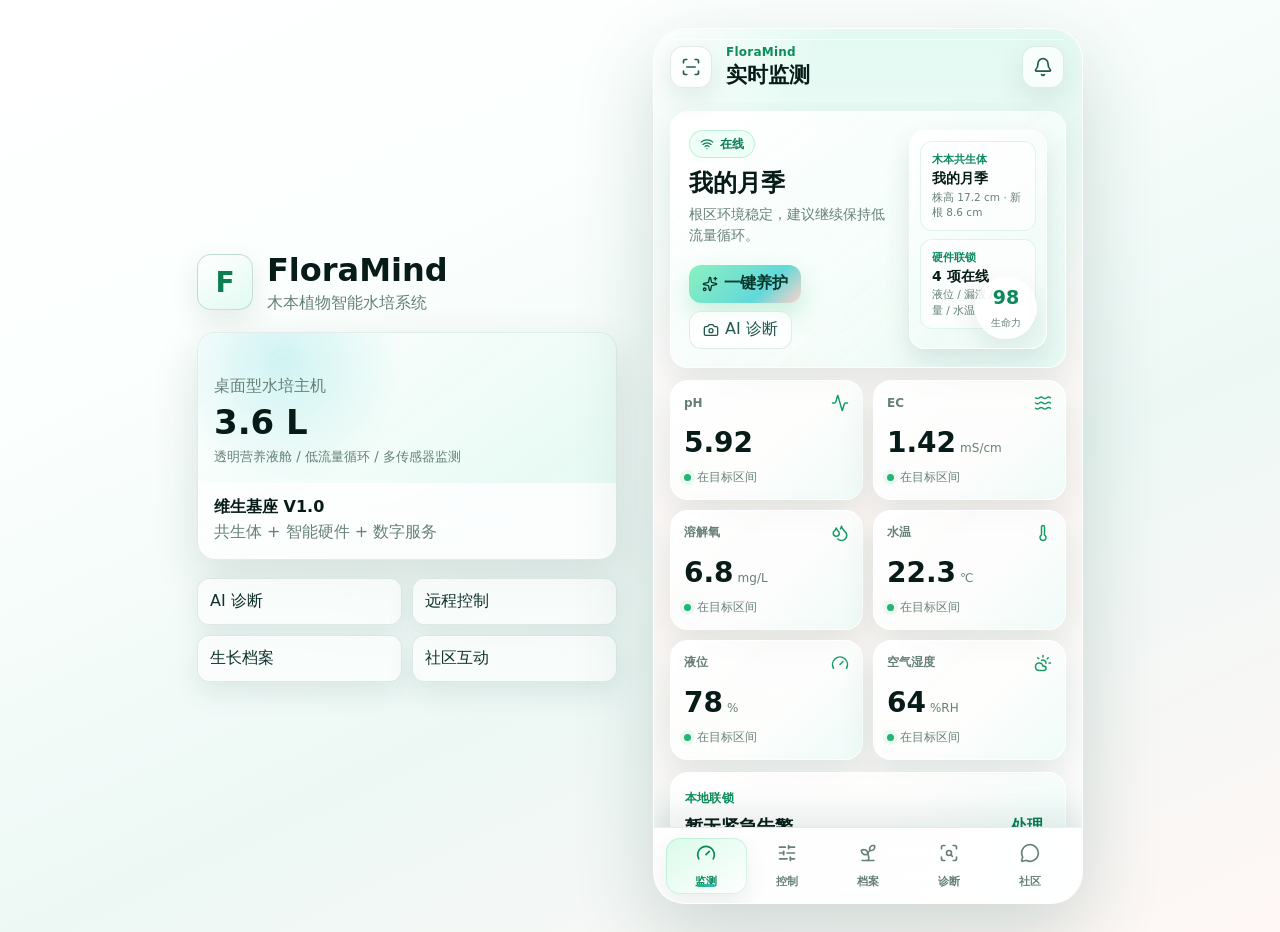
==== index.html @ f885f1dd "Improve app motion and layout polish" ====
<!doctype html>
<html lang="zh-CN">
<head>
  <meta charset="UTF-8">
  <meta name="viewport" content="width=device-width, initial-scale=1.0, viewport-fit=cover">
  <meta name="theme-color" content="#f7fbfa">
  <meta name="apple-mobile-web-app-capable" content="yes">
  <meta name="apple-mobile-web-app-status-bar-style" content="default">
  <meta name="apple-mobile-web-app-title" content="FloraMind">
  <title>FloraMind 木本水培智能养护</title>
  <link rel="manifest" href="./manifest.json">
  <link rel="apple-touch-icon" href="./assets/floramind-icon-192.png">
  <link rel="stylesheet" href="./styles.css?v=motion-polish-20260607a">
  <script>
    window.__FLORAMIND_BUILD__ = "motion-polish-20260607a";
    if ("caches" in window) {
      caches.keys().then((keys) => keys.forEach((key) => caches.delete(key))).catch(() => {});
    }
    if ("serviceWorker" in navigator) {
      navigator.serviceWorker.getRegistrations()
        .then((registrations) => registrations.forEach((registration) => registration.unregister()))
        .catch(() => {});
    }
  </script>
  <script src="./vendor/lucide.min.js" defer></script>
</head>
<body>
  <div class="app-shell">
    <aside class="desktop-context" aria-hidden="true">
      <div class="brand-lockup">
        <div class="brand-mark">F</div>
        <div>
          <h1>FloraMind</h1>
          <p>木本植物智能水培系统</p>
        </div>
      </div>
      <div class="context-card text-context-card">
        <div class="context-device-summary" aria-label="维生基座设备摘要">
          <span>桌面型水培主机</span>
          <strong>3.6 L</strong>
          <small>透明营养液舱 / 低流量循环 / 多传感器监测</small>
        </div>
        <div>
          <strong>维生基座 V1.0</strong>
          <span>共生体 + 智能硬件 + 数字服务</span>
        </div>
      </div>
      <div class="context-grid">
        <span>AI 诊断</span>
        <span>远程控制</span>
        <span>生长档案</span>
        <span>社区互动</span>
      </div>
    </aside>

    <main class="phone" aria-label="FloraMind 移动端应用">
      <header class="topbar">
        <button class="icon-button" id="bindDeviceBtn" aria-label="绑定设备">
          <i data-lucide="scan-line"></i>
        </button>
        <div>
          <div class="eyebrow">FloraMind</div>
          <h2 id="screenTitle">实时监测</h2>
        </div>
        <button class="icon-button" id="notificationBtn" aria-label="查看告警">
          <i data-lucide="bell"></i>
          <span class="alert-dot" id="alertDot"></span>
        </button>
      </header>

      <section class="screen active" data-screen="dashboard" aria-label="实时监测">
        <div class="hero-panel">
          <div class="hero-copy">
            <span class="status-pill online"><i data-lucide="wifi"></i><span id="deviceStatus">在线</span></span>
            <h3>我的月季</h3>
            <p id="healthNarrative">根区环境稳定，建议继续保持低流量循环。</p>
            <div class="hero-actions">
              <button class="primary-action" data-action="quickCare"><i data-lucide="sparkles"></i>一键养护</button>
              <button class="secondary-action" data-nav="diagnosis"><i data-lucide="camera"></i>AI 诊断</button>
            </div>
          </div>
          <div class="plant-card text-device-card" aria-label="维生基座状态摘要">
            <div class="device-module-list">
              <span>木本共生体</span>
              <strong>我的月季</strong>
              <small>株高 17.2 cm · 新根 8.6 cm</small>
            </div>
            <div class="device-module-list">
              <span>硬件联锁</span>
              <strong>4 项在线</strong>
              <small>液位 / 漏液 / 无流量 / 水温</small>
            </div>
            <div class="growth-score">
              <strong id="growthScore">92</strong>
              <span>生命力</span>
            </div>
          </div>
        </div>

        <div class="metric-grid" id="metricGrid"></div>

        <div class="panel compact-alert" id="alertPanel">
          <div>
            <span class="panel-kicker">本地联锁</span>
            <h3 id="alertTitle">暂无紧急告警</h3>
            <p id="alertText">低液位、漏液和无流量保护均正常。</p>
          </div>
          <button class="text-button" data-nav="control">处理</button>
        </div>

        <div class="panel">
          <div class="section-head">
            <div>
              <span class="panel-kicker">24 h 趋势</span>
              <h3>根区关键指标</h3>
            </div>
            <div class="segmented" data-chart-tabs>
              <button class="selected" data-chart="ph">pH</button>
              <button data-chart="ec">EC</button>
              <button data-chart="do">DO</button>
            </div>
          </div>
          <canvas id="trendChart" width="680" height="260" aria-label="根区趋势图"></canvas>
        </div>

        <div class="panel">
          <div class="section-head">
            <div>
              <span class="panel-kicker">今日养护</span>
              <h3>自动计划</h3>
            </div>
            <span class="small-tag">12-14 h 光周期</span>
          </div>
          <div class="task-list" id="todayTasks"></div>
        </div>
      </section>

      <section class="screen" data-screen="control" aria-label="设备控制">
        <div class="panel device-panel">
          <div class="device-visual text-device-visual" aria-label="维生基座硬件结构摘要">
            <span>硬件结构</span>
            <strong>水舱 + 泵路 + 传感器</strong>
            <small>pH / EC / DO / 水温 / 液位</small>
          </div>
          <div>
            <span class="panel-kicker">远程操控</span>
            <h3>维生基座 C-01</h3>
            <p>ESP32-S3 已连接，最近同步 <span id="lastSync">刚刚</span>。</p>
          </div>
        </div>

        <div class="control-stack" id="controlStack"></div>

        <div class="panel">
          <div class="section-head">
            <div>
              <span class="panel-kicker">补光策略</span>
              <h3>光谱与光周期</h3>
            </div>
            <span class="small-tag" id="lightModeTag">营养生长</span>
          </div>
          <div class="range-row">
            <label for="whiteRange">白光</label>
            <input id="whiteRange" type="range" min="0" max="100" value="72">
            <output id="whiteOutput">72%</output>
          </div>
          <div class="range-row">
            <label for="redBlueRange">红蓝辅助</label>
            <input id="redBlueRange" type="range" min="0" max="100" value="48">
            <output id="redBlueOutput">48%</output>
          </div>
          <div class="schedule-card">
            <i data-lucide="sun-medium"></i>
            <div>
              <strong>07:30 - 20:30</strong>
              <span>环境光充足时自动降功率，水温高于 28℃时优先降热负荷。</span>
            </div>
          </div>
        </div>

        <div class="panel">
          <div class="section-head">
            <div>
              <span class="panel-kicker">耗材智能预警</span>
              <h3>营养液与维护</h3>
            </div>
            <button class="text-button" data-action="mockOrder">一键补给</button>
          </div>
          <div class="supply-list" id="supplyList"></div>
        </div>

        <div class="panel calibration">
          <div>
            <span class="panel-kicker">校准记录</span>
            <h3>传感器可信度</h3>
          </div>
          <div class="calibration-grid">
            <button data-action="calibrate" data-sensor="pH"><i data-lucide="activity"></i>pH 两点校准</button>
            <button data-action="calibrate" data-sensor="EC"><i data-lucide="waves"></i>EC 标准液</button>
            <button data-action="calibrate" data-sensor="DO"><i data-lucide="droplets"></i>DO 空气校准</button>
          </div>
        </div>
      </section>

      <section class="screen" data-screen="archive" aria-label="生长档案">
        <div class="panel archive-hero">
          <div>
            <span class="panel-kicker">第 38 天</span>
            <h3>新根诱导进入稳定期</h3>
            <p>本周白色新根增加，叶色稳定。EC 已从 1.2 提升到 1.4 mS/cm。</p>
          </div>
          <div class="ring-stat">
            <strong>76%</strong>
            <span>阶段进度</span>
          </div>
        </div>

        <div class="panel">
          <div class="section-head">
            <div>
              <span class="panel-kicker">成长曲线</span>
              <h3>株高与新根长度</h3>
            </div>
            <button class="text-button" data-action="addRecord">记录</button>
          </div>
          <canvas id="growthChart" width="680" height="250" aria-label="生长曲线"></canvas>
        </div>

        <div class="panel">
          <div class="section-head">
            <div>
              <span class="panel-kicker">实验日志</span>
              <h3>可核查记录</h3>
            </div>
            <span class="small-tag">8-12 周观察</span>
          </div>
          <div class="timeline" id="timeline"></div>
        </div>
      </section>

      <section class="screen" data-screen="diagnosis" aria-label="AI 诊断">
        <div class="panel diagnosis-card">
          <div>
            <span class="panel-kicker">AI 病虫害诊断</span>
            <h3>拍照或选择症状</h3>
            <p>当前为演示诊断模型，正式版需接入真实训练数据与人工复核流程。</p>
          </div>
          <label class="upload-box" for="plantPhoto">
            <input id="plantPhoto" type="file" accept="image/*">
            <span class="upload-status" id="photoStatus"><i data-lucide="camera"></i>选择照片</span>
            <small>未选择时使用下方症状数据进行演示分析</small>
          </label>
        </div>

        <div class="panel">
          <div class="section-head">
            <div>
              <span class="panel-kicker">症状选择</span>
              <h3>根系与叶片</h3>
            </div>
            <button class="text-button" data-action="runDiagnosis">开始分析</button>
          </div>
          <div class="chip-cloud" id="symptomChips"></div>
        </div>

        <div class="panel result-panel" id="diagnosisResult">
          <div class="result-head">
            <div>
              <span class="panel-kicker">诊断结果</span>
              <h3>根区低氧风险</h3>
            </div>
            <strong>86%</strong>
          </div>
          <p>DO 近期低于 6 mg/L 且水温偏高，建议先增强增氧、降低补光热负荷，并复查气石堵塞情况。</p>
          <div class="action-plan">
            <button data-action="applyDiagnosis"><i data-lucide="fan"></i>开启强制增氧</button>
            <button data-action="saveDiagnosis"><i data-lucide="file-check-2"></i>加入档案</button>
          </div>
        </div>
      </section>

      <section class="screen" data-screen="community" aria-label="社区互动">
        <div class="composer panel">
          <div class="avatar">惜</div>
          <div class="composer-input">
            <textarea id="postInput" rows="2" placeholder="记录今天的根系变化、花苞状态或养护心得"></textarea>
            <div class="composer-actions">
              <button class="secondary-action" data-action="attachGrowth"><i data-lucide="chart-line"></i>附带数据</button>
              <button class="primary-action" data-action="publishPost"><i data-lucide="send"></i>发布</button>
            </div>
          </div>
        </div>

        <div class="feed" id="feed"></div>
      </section>

      <nav class="bottom-nav" aria-label="主导航">
        <button class="active" data-nav="dashboard"><i data-lucide="gauge"></i><span>监测</span></button>
        <button data-nav="control"><i data-lucide="sliders-horizontal"></i><span>控制</span></button>
        <button data-nav="archive"><i data-lucide="sprout"></i><span>档案</span></button>
        <button data-nav="diagnosis"><i data-lucide="scan-search"></i><span>诊断</span></button>
        <button data-nav="community"><i data-lucide="message-circle"></i><span>社区</span></button>
      </nav>
    </main>
  </div>

  <dialog id="modal">
    <div class="modal-card">
      <button class="icon-button modal-close" id="modalClose" aria-label="关闭">
        <i data-lucide="x"></i>
      </button>
      <div id="modalContent"></div>
    </div>
  </dialog>

  <div class="toast" id="toast" role="status"></div>
  <script src="./app.js?v=motion-polish-20260607a"></script>
</body>
</html>
---- styles.css ----
:root {
  color-scheme: light;
  --page: #f7fbfa;
  --page-2: #eef8f5;
  --ink: #12322d;
  --ink-strong: #071c18;
  --muted: #668078;
  --subtle: #8aa098;
  --glass: rgba(255, 255, 255, 0.72);
  --glass-strong: rgba(255, 255, 255, 0.88);
  --line: rgba(28, 89, 74, 0.12);
  --line-strong: rgba(28, 89, 74, 0.2);
  --mint: #22b573;
  --mint-2: #71e5aa;
  --aqua: #31b8c0;
  --blue: #5b8def;
  --sun: #e7a93a;
  --rose: #ea6b67;
  --rose-soft: #ffe8e4;
  --shadow: 0 18px 46px rgba(20, 64, 54, 0.14);
  --shadow-soft: 0 10px 28px rgba(20, 64, 54, 0.1);
  --radius: 8px;
  --ease-out: cubic-bezier(.2, .8, .2, 1);
  --ease-spring: cubic-bezier(.18, .92, .22, 1.12);
}

* { box-sizing: border-box; }

html,
body {
  margin: 0;
  min-height: 100%;
  font-family: Inter, "Microsoft YaHei", "PingFang SC", system-ui, sans-serif;
  color: var(--ink);
  background:
    linear-gradient(155deg, #ffffff 0%, #fbfffd 28%, #edf8f5 62%, #fff7f5 100%);
}

button,
input,
textarea {
  font: inherit;
}

button {
  position: relative;
  overflow: hidden;
  border: 0;
  color: inherit;
  cursor: pointer;
  touch-action: manipulation;
  -webkit-tap-highlight-color: transparent;
}

button,
.chip,
.upload-box {
  transition:
    transform .18s var(--ease-out),
    border-color .18s var(--ease-out),
    background .18s var(--ease-out),
    box-shadow .18s var(--ease-out),
    color .18s var(--ease-out);
}

button.is-pressing,
.chip.is-pressing,
.upload-box.is-pressing {
  transform: scale(.972);
}

.tap-ripple {
  position: absolute;
  z-index: 3;
  pointer-events: none;
  border-radius: 999px;
  background: radial-gradient(circle, rgba(255,255,255,.72) 0%, rgba(98,216,217,.28) 42%, transparent 72%);
  transform: scale(0);
  animation: tapRipple .48s var(--ease-out) forwards;
}

button:focus-visible,
input:focus-visible,
textarea:focus-visible {
  outline: 2px solid rgba(49,184,192,.52);
  outline-offset: 3px;
}

img {
  display: block;
  max-width: 100%;
}

.app-shell {
  min-height: 100vh;
  display: grid;
  grid-template-columns: minmax(280px, 420px) minmax(360px, 430px);
  gap: 36px;
  justify-content: center;
  align-items: center;
  padding: 28px;
}

.desktop-context {
  display: flex;
  flex-direction: column;
  gap: 18px;
}

.brand-lockup {
  display: flex;
  align-items: center;
  gap: 14px;
}

.brand-mark {
  width: 56px;
  height: 56px;
  display: grid;
  place-items: center;
  border: 1px solid var(--line-strong);
  border-radius: 14px;
  background: linear-gradient(145deg, rgba(255,255,255,.9), rgba(215,248,236,.72));
  box-shadow: var(--shadow-soft);
  color: #0c7e52;
  font-size: 28px;
  font-weight: 900;
}

.brand-lockup h1 {
  margin: 0;
  color: var(--ink-strong);
  font-size: 32px;
  letter-spacing: 0;
}

.brand-lockup p {
  margin: 4px 0 0;
  color: var(--muted);
}

.context-card,
.context-grid span,
.phone,
.hero-panel,
.panel,
.metric-card,
.task-item,
.supply-item,
.control-card,
.timeline-item,
.post-card,
.bottom-nav,
.modal-card,
.toast {
  backdrop-filter: blur(22px) saturate(1.35);
  -webkit-backdrop-filter: blur(22px) saturate(1.35);
}

.context-card {
  overflow: hidden;
  border: 1px solid var(--line);
  border-radius: 18px;
  background: var(--glass);
  box-shadow: var(--shadow);
}

.context-card > div {
  padding: 14px 16px 16px;
}

.context-device-summary {
  min-height: 150px;
  display: grid;
  align-content: end;
  gap: 8px;
  background:
    radial-gradient(circle at 20% 18%, rgba(98,216,217,.28), transparent 34%),
    linear-gradient(145deg, rgba(255,255,255,.86), rgba(224,249,240,.82));
}

.context-device-summary strong {
  font-size: 34px;
  line-height: 1;
}

.context-device-summary small,
.device-module-list small,
.text-device-visual small,
.upload-box small {
  color: var(--muted);
  line-height: 1.45;
}

.context-card strong,
.context-card span {
  display: block;
}

.context-card strong {
  color: var(--ink-strong);
}

.context-card span {
  margin-top: 4px;
  color: var(--muted);
}

.context-grid {
  display: grid;
  grid-template-columns: repeat(2, minmax(0, 1fr));
  gap: 10px;
}

.context-grid span {
  padding: 12px;
  border: 1px solid var(--line);
  border-radius: 12px;
  background: rgba(255,255,255,.64);
  color: var(--ink);
  box-shadow: var(--shadow-soft);
}

.phone {
  position: relative;
  width: min(100vw - 24px, 430px);
  height: min(920px, 100vh - 24px);
  min-height: 720px;
  overflow: hidden;
  border: 1px solid rgba(255, 255, 255, .96);
  border-radius: 32px;
  background:
    linear-gradient(180deg, rgba(255,255,255,.9), rgba(245,251,249,.96)),
    var(--page);
  box-shadow: 0 28px 80px rgba(35, 86, 76, .2);
}

.phone::before {
  content: "";
  position: absolute;
  inset: 0;
  pointer-events: none;
  background:
    linear-gradient(120deg, rgba(255,255,255,.92), transparent 20%, transparent 80%, rgba(255,255,255,.72)),
    linear-gradient(180deg, rgba(217,248,237,.76), transparent 38%),
    linear-gradient(165deg, transparent 0%, rgba(255,232,228,.34) 58%, transparent 100%);
}

.phone::after {
  content: "";
  position: absolute;
  left: 18px;
  right: 18px;
  top: 10px;
  height: 1px;
  background: rgba(255,255,255,.9);
  pointer-events: none;
}

.topbar {
  position: relative;
  z-index: 3;
  display: grid;
  grid-template-columns: 44px 1fr 44px;
  align-items: center;
  gap: 12px;
  padding: calc(16px + env(safe-area-inset-top)) 16px 12px;
}

.eyebrow,
.panel-kicker {
  color: #0c8d5b;
  font-size: 12px;
  font-weight: 800;
  letter-spacing: .02em;
}

.topbar h2 {
  margin: 2px 0 0;
  color: var(--ink-strong);
  font-size: 21px;
  letter-spacing: 0;
}

.icon-button {
  width: 42px;
  height: 42px;
  display: grid;
  place-items: center;
  border: 1px solid var(--line);
  border-radius: 13px;
  background: rgba(255,255,255,.72);
  color: #24594e;
  box-shadow: var(--shadow-soft);
}

.icon-button svg {
  width: 20px;
  height: 20px;
}

.alert-dot {
  position: absolute;
  width: 8px;
  height: 8px;
  margin: -18px 0 0 16px;
  border-radius: 99px;
  background: var(--rose);
  box-shadow: 0 0 16px rgba(234,107,103,.6);
  opacity: 0;
}

.alert-dot.on { opacity: 1; }

.screen {
  position: absolute;
  inset: 74px 0 76px;
  overflow-y: auto;
  padding: 8px 16px 20px;
  opacity: 0;
  transform: translate3d(18px, 0, 0) scale(.99);
  pointer-events: none;
  transition: opacity .28s var(--ease-out), transform .28s var(--ease-out);
  scrollbar-width: none;
  will-change: opacity, transform;
}

.screen::-webkit-scrollbar { display: none; }

.screen.active {
  opacity: 1;
  transform: translate3d(0, 0, 0) scale(1);
  pointer-events: auto;
}

.screen.active.enter-forward { animation: screenInForward .34s var(--ease-spring) both; }
.screen.active.enter-back { animation: screenInBack .34s var(--ease-spring) both; }
.screen.exit-forward { animation: screenOutForward .28s var(--ease-out) both; }
.screen.exit-back { animation: screenOutBack .28s var(--ease-out) both; }

.screen.enter-forward .hero-panel,
.screen.enter-back .hero-panel,
.screen.enter-forward .panel,
.screen.enter-back .panel,
.screen.enter-forward .control-card,
.screen.enter-back .control-card,
.screen.enter-forward .post-card,
.screen.enter-back .post-card {
  animation: liftIn .34s var(--ease-out) both;
}

.screen.enter-forward .panel:nth-of-type(2),
.screen.enter-back .panel:nth-of-type(2) { animation-delay: .035s; }

.screen.enter-forward .panel:nth-of-type(3),
.screen.enter-back .panel:nth-of-type(3) { animation-delay: .07s; }

.hero-panel,
.panel,
.metric-card {
  position: relative;
  overflow: hidden;
  border: 1px solid rgba(255,255,255,.88);
  border-radius: 18px;
  background: rgba(255,255,255,.76);
  box-shadow: 0 12px 34px rgba(20, 64, 54, .1);
}

.hero-panel::before,
.panel::before,
.metric-card::before {
  content: "";
  position: absolute;
  inset: 0;
  pointer-events: none;
  background:
    linear-gradient(135deg, rgba(255,255,255,.9), transparent 34%),
    linear-gradient(315deg, rgba(225,249,243,.52), transparent 45%);
}

.hero-panel > *,
.panel > *,
.metric-card > * {
  position: relative;
  z-index: 1;
}

.hero-panel {
  display: grid;
  grid-template-columns: minmax(0, 1fr) 138px;
  gap: 14px;
  min-height: 210px;
  padding: 18px;
  background:
    linear-gradient(145deg, rgba(255,255,255,.9), rgba(237,252,247,.82)),
    linear-gradient(315deg, rgba(255,232,228,.36), transparent 54%);
}

.hero-copy {
  min-width: 0;
  display: flex;
  flex-direction: column;
  align-items: flex-start;
}

.status-pill {
  display: inline-flex;
  align-items: center;
  gap: 6px;
  height: 28px;
  padding: 0 10px;
  border: 1px solid rgba(34,181,115,.22);
  border-radius: 999px;
  color: #0d7c52;
  background: rgba(235, 255, 246, .86);
  font-size: 12px;
  font-weight: 700;
}

.status-pill svg {
  width: 14px;
  height: 14px;
}

.hero-panel h3,
.panel h3 {
  margin: 8px 0 6px;
  color: var(--ink-strong);
  font-size: 18px;
  letter-spacing: 0;
}

.hero-panel h3 {
  margin-top: 12px;
  font-size: 24px;
  line-height: 1.15;
}

.hero-panel p,
.panel p {
  margin: 0;
  color: var(--muted);
  font-size: 13px;
  line-height: 1.55;
}

.hero-panel p {
  max-width: 16em;
  font-size: 14px;
}

.hero-actions {
  display: flex;
  flex-wrap: wrap;
  gap: 8px;
  margin-top: auto;
  padding-top: 18px;
}

.primary-action,
.secondary-action,
.text-button {
  display: inline-flex;
  align-items: center;
  justify-content: center;
  gap: 6px;
  min-height: 38px;
  padding: 0 13px;
  border-radius: 12px;
  white-space: nowrap;
}

.hero-actions .primary-action,
.hero-actions .secondary-action {
  flex-shrink: 0;
}

.primary-action {
  color: #05362a;
  background: linear-gradient(135deg, #8cf1bf, #62d8d9 66%, #ffd2ca);
  font-weight: 900;
  box-shadow: 0 11px 24px rgba(34,181,115,.22);
}

.primary-action:hover,
.secondary-action:hover,
.text-button:hover,
.icon-button:hover {
  transform: translateY(-1px);
}

.secondary-action {
  border: 1px solid var(--line);
  background: rgba(255,255,255,.78);
  color: #24594e;
}

.text-button {
  min-height: 32px;
  padding: 0 8px;
  color: #087f55;
  background: transparent;
  font-weight: 800;
}

.primary-action svg,
.secondary-action svg,
.text-button svg {
  width: 16px;
  height: 16px;
}

.plant-card {
  position: relative;
  min-width: 0;
  overflow: hidden;
  border: 1px solid rgba(255,255,255,.9);
  border-radius: 16px;
  background: #fff;
  box-shadow: 0 12px 26px rgba(20,64,54,.12);
}

.text-device-card {
  display: grid;
  align-content: start;
  gap: 8px;
  padding: 10px;
  background:
    linear-gradient(145deg, rgba(255,255,255,.94), rgba(236,251,246,.9)),
    linear-gradient(315deg, rgba(255,232,228,.42), transparent 62%);
}

.device-module-list {
  padding: 10px 11px;
  border: 1px solid rgba(34,181,115,.14);
  border-radius: 12px;
  background: rgba(255,255,255,.74);
  box-shadow: inset 0 1px 0 rgba(255,255,255,.78);
}

.device-module-list span,
.text-device-visual span {
  display: block;
  color: #0a8a5b;
  font-size: 11px;
  font-weight: 900;
}

.device-module-list strong {
  display: block;
  margin-top: 3px;
  color: var(--ink-strong);
  font-size: 14px;
  line-height: 1.25;
}

.device-module-list small {
  display: block;
  margin-top: 2px;
  font-size: 10.5px;
}

.growth-score {
  position: absolute;
  right: 9px;
  bottom: 9px;
  width: 62px;
  height: 62px;
  display: grid;
  place-items: center;
  border: 1px solid rgba(255,255,255,.8);
  border-radius: 50%;
  background: rgba(255,255,255,.84);
  color: var(--ink);
  text-align: center;
  box-shadow: var(--shadow-soft);
}

.growth-score strong {
  display: block;
  margin-bottom: -8px;
  color: #0a8a5b;
  font-size: 19px;
}

.growth-score span {
  color: var(--muted);
  font-size: 10px;
}

.metric-grid {
  display: grid;
  grid-template-columns: repeat(2, minmax(0, 1fr));
  gap: 10px;
  margin-top: 12px;
}

.metric-card {
  min-height: 116px;
  padding: 13px;
  transition: transform .18s var(--ease-out), box-shadow .18s var(--ease-out), border-color .18s var(--ease-out);
}

.metric-head {
  display: flex;
  justify-content: space-between;
  align-items: center;
  gap: 8px;
  color: var(--muted);
  font-size: 12px;
  font-weight: 700;
}

.metric-head svg {
  width: 18px;
  height: 18px;
  color: #159b67;
}

.metric-value {
  display: flex;
  align-items: baseline;
  gap: 4px;
  margin-top: 14px;
}

.metric-value strong {
  color: var(--ink-strong);
  font-size: 28px;
  letter-spacing: 0;
}

.metric-value span {
  color: var(--muted);
  font-size: 12px;
}

.metric-foot {
  display: flex;
  align-items: center;
  gap: 6px;
  margin-top: 10px;
  color: var(--muted);
  font-size: 12px;
}

.metric-foot::before {
  box-shadow: 0 0 0 4px rgba(34,181,115,.08);
}

.metric-foot.ok::before,
.metric-foot.warn::before,
.metric-foot.danger::before {
  content: "";
  width: 7px;
  height: 7px;
  border-radius: 99px;
}

.metric-foot.ok::before { background: var(--mint); }
.metric-foot.warn::before { background: var(--sun); }
.metric-foot.danger::before { background: var(--rose); }

.panel {
  margin-top: 12px;
  padding: 14px;
}

.compact-alert {
  display: grid;
  grid-template-columns: 1fr auto;
  gap: 10px;
  align-items: center;
}

.compact-alert.warning {
  border-color: rgba(231,169,58,.32);
  background: rgba(255, 250, 231, .72);
}

.compact-alert.danger {
  border-color: rgba(234,107,103,.32);
  background: rgba(255, 243, 242, .74);
}

.section-head {
  display: flex;
  align-items: flex-start;
  justify-content: space-between;
  gap: 10px;
  margin-bottom: 12px;
}

.section-head h3 { margin: 3px 0 0; }

.segmented {
  display: flex;
  padding: 3px;
  border: 1px solid var(--line);
  border-radius: 12px;
  background: rgba(255,255,255,.58);
}

.segmented button {
  width: 42px;
  min-height: 28px;
  border-radius: 9px;
  background: transparent;
  color: var(--muted);
  font-size: 12px;
  font-weight: 700;
}

.segmented button.selected {
  background: linear-gradient(145deg, rgba(34,181,115,.17), rgba(98,216,217,.14));
  color: #0a8054;
  box-shadow: inset 0 0 0 1px rgba(34,181,115,.12), 0 5px 12px rgba(20,64,54,.06);
}

canvas {
  width: 100%;
  height: 150px;
}

.small-tag {
  display: inline-flex;
  align-items: center;
  min-height: 26px;
  padding: 0 8px;
  border: 1px solid var(--line);
  border-radius: 999px;
  color: #2a6155;
  font-size: 12px;
  background: rgba(255,255,255,.78);
  box-shadow: inset 0 1px 0 rgba(255,255,255,.72);
}

.task-list,
.supply-list,
.control-stack,
.timeline,
.feed {
  display: grid;
  gap: 10px;
}

.task-item,
.supply-item,
.control-card,
.timeline-item,
.post-card {
  position: relative;
  overflow: hidden;
  border: 1px solid rgba(255,255,255,.82);
  border-radius: 14px;
  background: rgba(255,255,255,.68);
  box-shadow: 0 10px 24px rgba(20,64,54,.07);
  transition:
    transform .2s var(--ease-out),
    border-color .2s var(--ease-out),
    box-shadow .2s var(--ease-out),
    background .2s var(--ease-out);
}

.task-item {
  display: grid;
  grid-template-columns: 36px 1fr auto;
  gap: 10px;
  align-items: center;
  padding: 10px;
}

.task-icon {
  width: 36px;
  height: 36px;
  display: grid;
  place-items: center;
  border-radius: 12px;
  background: linear-gradient(145deg, rgba(34,181,115,.14), rgba(98,216,217,.12));
  color: #0e8d5c;
  box-shadow: inset 0 1px 0 rgba(255,255,255,.72);
}

.task-item strong,
.supply-item strong,
.control-card strong,
.timeline-item strong,
.post-card strong {
  display: block;
  color: var(--ink-strong);
  font-size: 14px;
}

.task-item span,
.supply-item span,
.control-card span,
.timeline-item span,
.post-card span {
  display: block;
  margin-top: 3px;
  color: var(--muted);
  font-size: 12px;
}

.device-panel {
  display: grid;
  grid-template-columns: 112px 1fr;
  gap: 12px;
  align-items: center;
}

.device-visual {
  overflow: hidden;
  border: 1px solid rgba(255,255,255,.9);
  border-radius: 14px;
  background: #fff;
  box-shadow: var(--shadow-soft);
}

.text-device-visual {
  min-height: 112px;
  display: grid;
  align-content: center;
  gap: 5px;
  padding: 12px;
  background:
    linear-gradient(145deg, rgba(255,255,255,.94), rgba(233,250,246,.88)),
    linear-gradient(315deg, rgba(255,232,228,.34), transparent 62%);
}

.text-device-visual strong {
  color: var(--ink-strong);
  font-size: 13px;
  line-height: 1.28;
}

.text-device-visual small {
  font-size: 10px;
}

.control-card {
  display: grid;
  grid-template-columns: 42px 1fr auto;
  gap: 12px;
  align-items: center;
  padding: 12px;
}

.control-card:has(.switch.on) {
  border-color: rgba(34,181,115,.28);
  background:
    linear-gradient(145deg, rgba(255,255,255,.78), rgba(237,252,247,.66));
}

.control-card .task-icon {
  background: linear-gradient(145deg, rgba(49,184,192,.14), rgba(140,241,191,.12));
  color: #138e95;
}

.switch {
  position: relative;
  width: 52px;
  height: 30px;
  border-radius: 999px;
  background: rgba(117, 139, 132, .24);
  box-shadow: inset 0 1px 2px rgba(28,89,74,.12);
  transition: background .2s var(--ease-out), box-shadow .2s var(--ease-out), transform .18s var(--ease-out);
}

.switch::after {
  content: "";
  position: absolute;
  top: 4px;
  left: 4px;
  width: 22px;
  height: 22px;
  border-radius: 50%;
  background: white;
  box-shadow: 0 3px 10px rgba(28,89,74,.22);
  transition: transform .24s var(--ease-spring);
}

.switch.on {
  background: linear-gradient(135deg, #62d8d9, #7df0b5);
  box-shadow: 0 8px 18px rgba(49,184,192,.16);
}

.switch.on::after { transform: translateX(22px); }

.range-row {
  display: grid;
  grid-template-columns: 72px 1fr 44px;
  align-items: center;
  gap: 10px;
  margin-top: 12px;
  color: var(--ink);
  font-size: 13px;
}

input[type="range"] {
  --value: 50%;
  height: 28px;
  width: 100%;
  appearance: none;
  background: transparent;
}

input[type="range"]::-webkit-slider-runnable-track {
  height: 8px;
  border-radius: 999px;
  background:
    linear-gradient(90deg, rgba(34,181,115,.92) 0 var(--value), rgba(28,89,74,.11) var(--value) 100%);
  box-shadow: inset 0 1px 2px rgba(28,89,74,.1);
}

input[type="range"]::-webkit-slider-thumb {
  appearance: none;
  width: 24px;
  height: 24px;
  margin-top: -8px;
  border: 3px solid #fff;
  border-radius: 50%;
  background: linear-gradient(145deg, var(--mint), var(--aqua));
  box-shadow: 0 6px 16px rgba(20,64,54,.2);
}

input[type="range"]::-moz-range-track {
  height: 8px;
  border-radius: 999px;
  background: rgba(28,89,74,.11);
}

input[type="range"]::-moz-range-progress {
  height: 8px;
  border-radius: 999px;
  background: rgba(34,181,115,.92);
}

input[type="range"]::-moz-range-thumb {
  width: 20px;
  height: 20px;
  border: 3px solid #fff;
  border-radius: 50%;
  background: linear-gradient(145deg, var(--mint), var(--aqua));
  box-shadow: 0 6px 16px rgba(20,64,54,.2);
}

output {
  color: #087f55;
  text-align: right;
  font-weight: 800;
}

.schedule-card {
  display: grid;
  grid-template-columns: 36px 1fr;
  gap: 10px;
  align-items: center;
  margin-top: 14px;
  padding: 10px;
  border-radius: 14px;
  background: rgba(255, 248, 224, .78);
  color: var(--ink);
}

.schedule-card svg { color: var(--sun); }

.schedule-card span {
  display: block;
  margin-top: 3px;
  color: var(--muted);
  font-size: 12px;
}

.supply-item { padding: 12px; }

.progress {
  height: 8px;
  overflow: hidden;
  margin-top: 10px;
  border-radius: 999px;
  background: rgba(28,89,74,.1);
}

.progress > i {
  display: block;
  height: 100%;
  border-radius: inherit;
  background: linear-gradient(90deg, var(--mint), var(--aqua));
  transition: width .42s var(--ease-out);
}

.progress.warn > i { background: linear-gradient(90deg, var(--sun), #ffc96c); }
.progress.danger > i { background: linear-gradient(90deg, var(--rose), #ffa39f); }

.calibration-grid {
  display: grid;
  grid-template-columns: 1fr;
  gap: 8px;
  margin-top: 12px;
}

.calibration-grid button,
.action-plan button {
  display: flex;
  align-items: center;
  gap: 8px;
  min-height: 42px;
  padding: 0 12px;
  border: 1px solid var(--line);
  border-radius: 14px;
  background: rgba(255,255,255,.6);
}

.archive-hero {
  display: grid;
  grid-template-columns: 1fr 88px;
  align-items: center;
  gap: 12px;
}

.ring-stat {
  width: 78px;
  height: 78px;
  display: grid;
  place-items: center;
  border: 2px solid rgba(34,181,115,.22);
  border-radius: 50%;
  background: linear-gradient(145deg, rgba(255,255,255,.86), rgba(222,249,238,.72));
  text-align: center;
}

.ring-stat strong {
  display: block;
  color: #0a8a5b;
  font-size: 20px;
}

.ring-stat span {
  color: var(--muted);
  font-size: 11px;
}

.timeline-item {
  display: grid;
  grid-template-columns: 64px 1fr;
  gap: 12px;
  padding: 12px;
}

.timeline-date {
  color: #0a8a5b;
  font-size: 12px;
  font-weight: 900;
}

.diagnosis-card {
  display: grid;
  grid-template-columns: 1fr 116px;
  gap: 12px;
  align-items: center;
}

.upload-box {
  position: relative;
  overflow: hidden;
  display: grid;
  place-items: center;
  align-content: center;
  gap: 8px;
  padding: 12px;
  height: 126px;
  border: 1px solid rgba(255,255,255,.9);
  border-radius: 16px;
  background:
    radial-gradient(circle at 24% 18%, rgba(98,216,217,.2), transparent 34%),
    linear-gradient(145deg, #ffffff, #eefbf7);
  box-shadow: var(--shadow-soft);
  overflow-wrap: anywhere;
}

.upload-box input {
  position: absolute;
  top: 0;
  left: 0;
  width: 1px;
  height: 1px;
  opacity: 0;
  pointer-events: none;
}

.upload-status {
  display: flex;
  align-items: center;
  justify-content: center;
  gap: 6px;
  min-height: 30px;
  width: 100%;
  border-radius: 10px;
  background: rgba(255,255,255,.78);
  color: #24594e;
  font-size: 12px;
  font-weight: 800;
}

.upload-box small {
  display: block;
  max-width: 100%;
  text-align: center;
  font-size: 10px;
}

.chip-cloud {
  display: flex;
  flex-wrap: wrap;
  gap: 8px;
}

.chip {
  position: relative;
  overflow: hidden;
  min-height: 34px;
  padding: 0 12px;
  border: 1px solid rgba(28,89,74,.1);
  border-radius: 999px;
  background: rgba(255,255,255,.76);
  color: var(--ink);
  font-size: 13px;
  box-shadow: 0 4px 12px rgba(20,64,54,.04);
}

.chip.selected {
  border-color: rgba(34,181,115,.35);
  background: linear-gradient(135deg, rgba(34,181,115,.17), rgba(98,216,217,.12));
  color: #087f55;
  font-weight: 800;
  box-shadow: 0 8px 18px rgba(34,181,115,.1);
}

.result-panel { border-color: rgba(34,181,115,.24); }

.result-head {
  display: flex;
  justify-content: space-between;
  gap: 12px;
}

.result-head strong {
  width: 56px;
  height: 56px;
  display: grid;
  place-items: center;
  border-radius: 50%;
  background: linear-gradient(145deg, rgba(125,240,181,.32), rgba(255,255,255,.74));
  color: #087f55;
}

.action-plan {
  display: grid;
  grid-template-columns: 1fr 1fr;
  gap: 8px;
  margin-top: 14px;
}

.composer {
  display: grid;
  grid-template-columns: 42px 1fr;
  gap: 10px;
}

.avatar {
  width: 42px;
  height: 42px;
  display: grid;
  place-items: center;
  border-radius: 14px;
  background: linear-gradient(135deg, #8cf1bf, #62d8d9);
  color: #05362a;
  font-weight: 900;
}

.composer-input textarea {
  width: 100%;
  min-height: 70px;
  resize: none;
  padding: 10px;
  border: 1px solid var(--line);
  border-radius: 14px;
  outline: none;
  background: rgba(255,255,255,.78);
  color: var(--ink);
  box-shadow: inset 0 1px 0 rgba(255,255,255,.7);
}

.composer-input textarea::placeholder { color: var(--subtle); }

.composer-actions {
  display: flex;
  justify-content: flex-end;
  gap: 8px;
  margin-top: 8px;
}

.post-card {
  padding: 12px;
}

.post-head {
  display: flex;
  gap: 10px;
  align-items: center;
}

.post-card p {
  margin: 10px 0 0;
  color: #183d36;
  line-height: 1.55;
}

.post-actions {
  display: flex;
  justify-content: space-between;
  margin-top: 10px;
  border-top: 1px solid var(--line);
  padding-top: 8px;
}

.post-actions button {
  display: inline-flex;
  align-items: center;
  gap: 5px;
  min-height: 30px;
  background: transparent;
  color: var(--muted);
}

.post-actions button.liked { color: #0a8a5b; }

.bottom-nav {
  position: absolute;
  left: 0;
  right: 0;
  bottom: 0;
  z-index: 4;
  display: grid;
  grid-template-columns: repeat(5, 1fr);
  padding: 9px 12px calc(9px + env(safe-area-inset-bottom));
  border-top: 1px solid rgba(255,255,255,.82);
  background: rgba(255,255,255,.82);
  box-shadow: 0 -14px 34px rgba(20,64,54,.1);
}

.bottom-nav button {
  display: grid;
  place-items: center;
  gap: 4px;
  min-height: 56px;
  border-radius: 14px;
  color: var(--muted);
  background: transparent;
  font-size: 11px;
  font-weight: 700;
}

.bottom-nav button::after {
  content: "";
  position: absolute;
  left: 50%;
  bottom: 7px;
  width: 18px;
  height: 3px;
  border-radius: 999px;
  background: linear-gradient(90deg, var(--mint), var(--aqua));
  opacity: 0;
  transform: translateX(-50%) scaleX(.4);
  transition: opacity .2s var(--ease-out), transform .2s var(--ease-out);
}

.bottom-nav button svg {
  width: 20px;
  height: 20px;
}

.bottom-nav button.active {
  color: #07865a;
  background: linear-gradient(145deg, rgba(125,240,181,.28), rgba(255,255,255,.84));
  box-shadow: inset 0 0 0 1px rgba(34,181,115,.16), 0 10px 22px rgba(20,64,54,.08);
}

.bottom-nav button.active::after {
  opacity: 1;
  transform: translateX(-50%) scaleX(1);
}

dialog {
  width: min(92vw, 390px);
  padding: 0;
  border: 1px solid var(--line);
  border-radius: 18px;
  background: transparent;
  color: var(--ink);
  box-shadow: var(--shadow);
}

dialog::backdrop {
  background: rgba(16, 43, 37, .26);
  backdrop-filter: blur(8px);
}

.modal-card {
  position: relative;
  padding: 20px;
  border-radius: 18px;
  background: rgba(255,255,255,.86);
}

dialog[open] .modal-card {
  animation: modalIn .24s var(--ease-spring) both;
}

.modal-close {
  position: absolute;
  top: 12px;
  right: 12px;
}

.modal-card h3 {
  margin: 0 48px 8px 0;
  color: var(--ink-strong);
}

.modal-card p {
  color: var(--muted);
  line-height: 1.55;
}

.modal-grid {
  display: grid;
  gap: 10px;
  margin-top: 16px;
}

.modal-grid input {
  min-height: 44px;
  padding: 0 12px;
  border: 1px solid var(--line);
  border-radius: 12px;
  outline: none;
  background: rgba(255,255,255,.74);
  color: var(--ink);
}

.toast {
  position: fixed;
  left: 50%;
  bottom: 26px;
  z-index: 20;
  transform: translate(-50%, 18px);
  opacity: 0;
  max-width: min(90vw, 390px);
  padding: 11px 14px;
  border: 1px solid var(--line);
  border-radius: 14px;
  background: rgba(255,255,255,.88);
  color: var(--ink);
  box-shadow: var(--shadow);
  pointer-events: none;
  transition: opacity .22s var(--ease-out), transform .22s var(--ease-out);
}

.toast.show {
  opacity: 1;
  transform: translate(-50%, 0);
}

@media (max-width: 900px) {
  html,
  body {
    background: linear-gradient(135deg, #ffffff 0%, #f8fffc 48%, #eef8f5 78%, #fff7f5 100%);
  }

  .app-shell {
    display: block;
    padding: 0;
    min-height: 100vh;
  }

  .desktop-context { display: none; }

  .phone {
    width: 100vw;
    height: 100vh;
    min-height: 0;
    border: 0;
    border-radius: 0;
    box-shadow: none;
  }
}

@media (max-width: 380px) {
  .hero-panel { grid-template-columns: 1fr; }
  .plant-card { height: 160px; }
  .metric-grid { grid-template-columns: 1fr; }
  .device-panel,
  .diagnosis-card,
  .archive-hero { grid-template-columns: 1fr; }
  .action-plan { grid-template-columns: 1fr; }
}

@media (hover: hover) {
  .metric-card:hover,
  .control-card:hover,
  .post-card:hover,
  .task-item:hover,
  .supply-item:hover,
  .timeline-item:hover {
    transform: translateY(-2px);
    border-color: rgba(34,181,115,.22);
    box-shadow: 0 14px 30px rgba(20,64,54,.11);
  }
}

@media (prefers-reduced-motion: reduce) {
  *,
  *::before,
  *::after {
    animation-duration: .001ms !important;
    animation-iteration-count: 1 !important;
    scroll-behavior: auto !important;
    transition-duration: .001ms !important;
  }

  .tap-ripple { display: none; }
}

@keyframes tapRipple {
  from {
    opacity: .95;
    transform: scale(0);
  }
  to {
    opacity: 0;
    transform: scale(2.35);
  }
}

@keyframes screenInForward {
  from {
    opacity: 0;
    transform: translate3d(24px, 0, 0) scale(.985);
  }
  to {
    opacity: 1;
    transform: translate3d(0, 0, 0) scale(1);
  }
}

@keyframes screenInBack {
  from {
    opacity: 0;
    transform: translate3d(-24px, 0, 0) scale(.985);
  }
  to {
    opacity: 1;
    transform: translate3d(0, 0, 0) scale(1);
  }
}

@keyframes screenOutForward {
  from {
    opacity: 1;
    transform: translate3d(0, 0, 0) scale(1);
  }
  to {
    opacity: 0;
    transform: translate3d(-18px, 0, 0) scale(.985);
  }
}

@keyframes screenOutBack {
  from {
    opacity: 1;
    transform: translate3d(0, 0, 0) scale(1);
  }
  to {
    opacity: 0;
    transform: translate3d(18px, 0, 0) scale(.985);
  }
}

@keyframes liftIn {
  from {
    opacity: 0;
    transform: translateY(10px);
  }
  to {
    opacity: 1;
    transform: translateY(0);
  }
}

@keyframes modalIn {
  from {
    opacity: 0;
    transform: translateY(12px) scale(.97);
  }
  to {
    opacity: 1;
    transform: translateY(0) scale(1);
  }
}
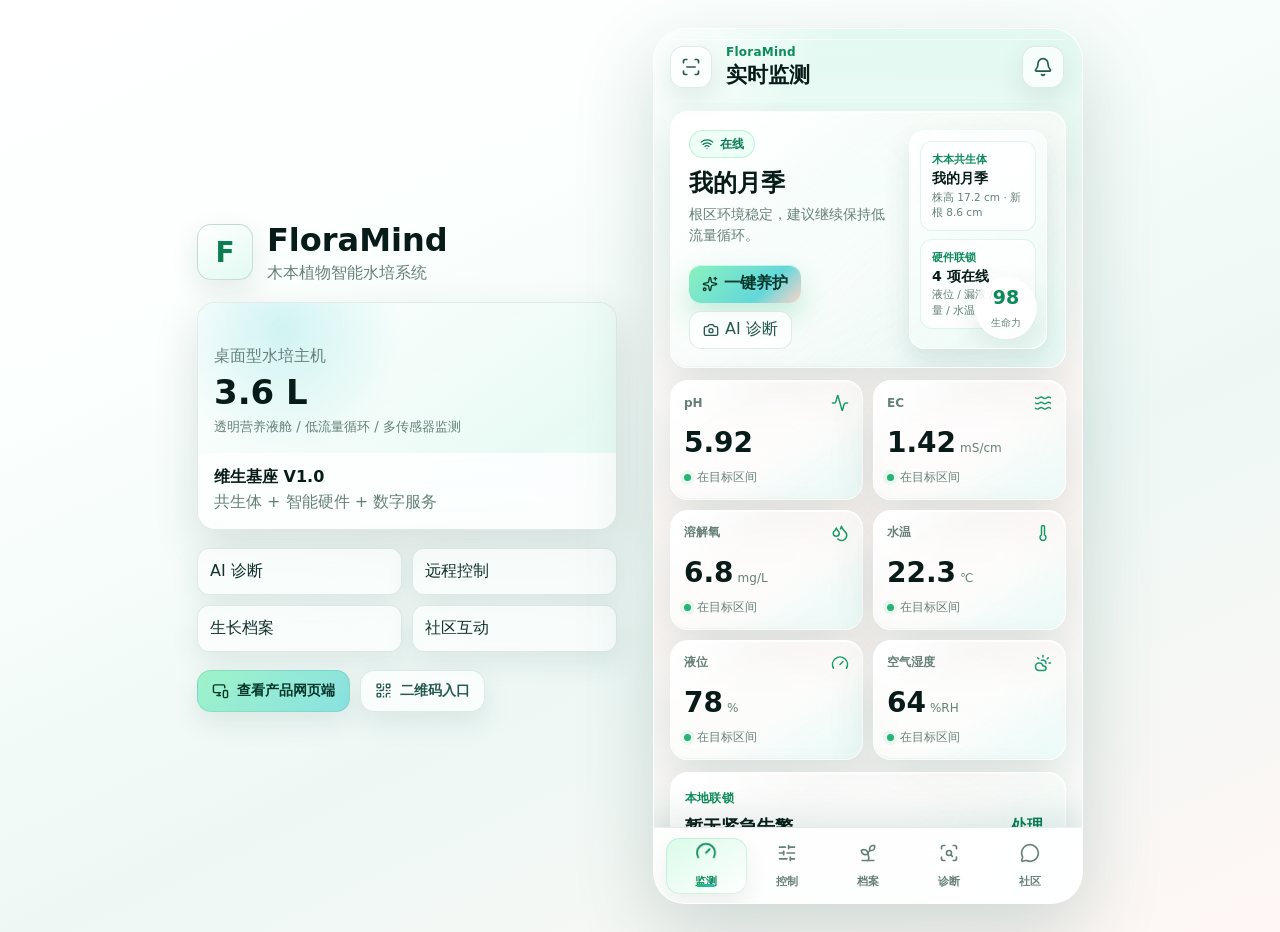
==== commit cc9ee63d: "Polish FloraMind UI and add product web page" ====
--- a/index.html
+++ b/index.html
@@ -5,14 +5,16 @@
   <meta name="viewport" content="width=device-width, initial-scale=1.0, viewport-fit=cover">
   <meta name="theme-color" content="#f7fbfa">
   <meta name="apple-mobile-web-app-capable" content="yes">
+  <meta name="mobile-web-app-capable" content="yes">
   <meta name="apple-mobile-web-app-status-bar-style" content="default">
   <meta name="apple-mobile-web-app-title" content="FloraMind">
-  <title>FloraMind 木本水培智能养护</title>
+  <title>FloraMind 维生基座智能养护</title>
+  <link rel="icon" href="./assets/floramind-icon-192.png">
   <link rel="manifest" href="./manifest.json">
   <link rel="apple-touch-icon" href="./assets/floramind-icon-192.png">
-  <link rel="stylesheet" href="./styles.css?v=motion-polish-20260607a">
+  <link rel="stylesheet" href="./styles.css?v=ui-web-20260613a">
   <script>
-    window.__FLORAMIND_BUILD__ = "motion-polish-20260607a";
+    window.__FLORAMIND_BUILD__ = "ui-web-20260613a";
     if ("caches" in window) {
       caches.keys().then((keys) => keys.forEach((key) => caches.delete(key))).catch(() => {});
     }
@@ -26,7 +28,7 @@
 </head>
 <body>
   <div class="app-shell">
-    <aside class="desktop-context" aria-hidden="true">
+    <aside class="desktop-context" aria-label="维生基座产品与演示入口">
       <div class="brand-lockup">
         <div class="brand-mark">F</div>
         <div>
@@ -50,6 +52,16 @@
         <span>远程控制</span>
         <span>生长档案</span>
         <span>社区互动</span>
+      </div>
+      <div class="context-actions">
+        <a class="context-link primary-link" href="./product.html?release=ui-web-20260613a">
+          <i data-lucide="monitor-smartphone"></i>
+          查看产品网页端
+        </a>
+        <a class="context-link" href="./qr_floramind_https.png">
+          <i data-lucide="qr-code"></i>
+          二维码入口
+        </a>
       </div>
     </aside>
 
@@ -120,7 +132,7 @@
               <button data-chart="do">DO</button>
             </div>
           </div>
-          <canvas id="trendChart" width="680" height="260" aria-label="根区趋势图"></canvas>
+          <canvas id="trendChart" width="680" height="320" aria-label="根区趋势图"></canvas>
         </div>
 
         <div class="panel">
@@ -223,7 +235,7 @@
             </div>
             <button class="text-button" data-action="addRecord">记录</button>
           </div>
-          <canvas id="growthChart" width="680" height="250" aria-label="生长曲线"></canvas>
+          <canvas id="growthChart" width="680" height="320" aria-label="生长曲线"></canvas>
         </div>
 
         <div class="panel">
@@ -314,6 +326,6 @@
   </dialog>
 
   <div class="toast" id="toast" role="status"></div>
-  <script src="./app.js?v=motion-polish-20260607a"></script>
+  <script src="./app.js?v=ui-web-20260613a"></script>
 </body>
 </html>
--- a/styles.css
+++ b/styles.css
@@ -36,6 +36,23 @@
     linear-gradient(155deg, #ffffff 0%, #fbfffd 28%, #edf8f5 62%, #fff7f5 100%);
 }
 
+body {
+  position: relative;
+  overflow-x: hidden;
+}
+
+body::before {
+  content: "";
+  position: fixed;
+  inset: 0;
+  z-index: -1;
+  pointer-events: none;
+  background:
+    linear-gradient(110deg, transparent 0 14%, rgba(98,216,217,.12) 22%, transparent 34%),
+    linear-gradient(250deg, transparent 0 52%, rgba(255,210,202,.2) 64%, transparent 76%),
+    linear-gradient(180deg, rgba(255,255,255,.78), transparent 34%);
+}
+
 button,
 input,
 textarea {
@@ -153,8 +170,8 @@
 .bottom-nav,
 .modal-card,
 .toast {
-  backdrop-filter: blur(22px) saturate(1.35);
-  -webkit-backdrop-filter: blur(22px) saturate(1.35);
+  backdrop-filter: blur(28px) saturate(1.55);
+  -webkit-backdrop-filter: blur(28px) saturate(1.55);
 }
 
 .context-card {
@@ -219,6 +236,52 @@
   background: rgba(255,255,255,.64);
   color: var(--ink);
   box-shadow: var(--shadow-soft);
+}
+
+.context-actions {
+  display: flex;
+  flex-wrap: wrap;
+  gap: 10px;
+}
+
+.context-link {
+  display: inline-flex;
+  align-items: center;
+  justify-content: center;
+  gap: 8px;
+  min-height: 42px;
+  padding: 0 14px;
+  border: 1px solid var(--line);
+  border-radius: 14px;
+  background: rgba(255,255,255,.68);
+  color: #24594e;
+  text-decoration: none;
+  font-size: 14px;
+  font-weight: 800;
+  box-shadow: var(--shadow-soft);
+  backdrop-filter: blur(18px) saturate(1.25);
+  -webkit-backdrop-filter: blur(18px) saturate(1.25);
+  transition:
+    transform .18s var(--ease-out),
+    border-color .18s var(--ease-out),
+    box-shadow .18s var(--ease-out),
+    background .18s var(--ease-out);
+}
+
+.context-link:hover {
+  transform: translateY(-2px);
+  border-color: rgba(34,181,115,.22);
+  box-shadow: 0 16px 32px rgba(20,64,54,.12);
+}
+
+.context-link svg {
+  width: 17px;
+  height: 17px;
+}
+
+.primary-link {
+  color: #05362a;
+  background: linear-gradient(135deg, rgba(140,241,191,.82), rgba(98,216,217,.72));
 }
 
 .phone {
@@ -289,9 +352,11 @@
   place-items: center;
   border: 1px solid var(--line);
   border-radius: 13px;
-  background: rgba(255,255,255,.72);
+  background: rgba(255,255,255,.68);
   color: #24594e;
-  box-shadow: var(--shadow-soft);
+  box-shadow:
+    var(--shadow-soft),
+    inset 0 1px 0 rgba(255,255,255,.86);
 }
 
 .icon-button svg {
@@ -360,10 +425,13 @@
 .metric-card {
   position: relative;
   overflow: hidden;
-  border: 1px solid rgba(255,255,255,.88);
+  border: 1px solid rgba(255,255,255,.94);
   border-radius: 18px;
-  background: rgba(255,255,255,.76);
-  box-shadow: 0 12px 34px rgba(20, 64, 54, .1);
+  background: rgba(255,255,255,.66);
+  box-shadow:
+    0 18px 48px rgba(20, 64, 54, .12),
+    inset 0 1px 0 rgba(255,255,255,.82),
+    inset 0 -1px 0 rgba(34,181,115,.08);
 }
 
 .hero-panel::before,
@@ -378,9 +446,35 @@
     linear-gradient(315deg, rgba(225,249,243,.52), transparent 45%);
 }
 
+.hero-panel::after,
+.panel::after,
+.metric-card::after,
+.control-card::after,
+.post-card::after,
+.task-item::after,
+.supply-item::after,
+.timeline-item::after {
+  content: "";
+  position: absolute;
+  inset: 1px;
+  pointer-events: none;
+  border-radius: inherit;
+  background:
+    linear-gradient(155deg, rgba(255,255,255,.76), transparent 28%),
+    linear-gradient(335deg, rgba(98,216,217,.26), transparent 38%),
+    linear-gradient(40deg, transparent 60%, rgba(255,210,202,.28));
+  opacity: .86;
+  mix-blend-mode: screen;
+}
+
 .hero-panel > *,
 .panel > *,
-.metric-card > * {
+.metric-card > *,
+.control-card > *,
+.post-card > *,
+.task-item > *,
+.supply-item > *,
+.timeline-item > * {
   position: relative;
   z-index: 1;
 }
@@ -392,8 +486,8 @@
   min-height: 210px;
   padding: 18px;
   background:
-    linear-gradient(145deg, rgba(255,255,255,.9), rgba(237,252,247,.82)),
-    linear-gradient(315deg, rgba(255,232,228,.36), transparent 54%);
+    linear-gradient(145deg, rgba(255,255,255,.78), rgba(237,252,247,.62)),
+    linear-gradient(315deg, rgba(255,232,228,.44), transparent 54%);
 }
 
 .hero-copy {
@@ -479,7 +573,25 @@
   color: #05362a;
   background: linear-gradient(135deg, #8cf1bf, #62d8d9 66%, #ffd2ca);
   font-weight: 900;
-  box-shadow: 0 11px 24px rgba(34,181,115,.22);
+  box-shadow:
+    0 14px 28px rgba(34,181,115,.24),
+    inset 0 1px 0 rgba(255,255,255,.58);
+  isolation: isolate;
+}
+
+.primary-action::before {
+  content: "";
+  position: absolute;
+  inset: -1px;
+  z-index: -1;
+  border-radius: inherit;
+  background: linear-gradient(90deg, transparent, rgba(255,255,255,.58), transparent);
+  transform: translateX(-120%);
+  transition: transform .55s var(--ease-out);
+}
+
+.primary-action:hover::before {
+  transform: translateX(120%);
 }
 
 .primary-action:hover,
@@ -601,6 +713,10 @@
   transition: transform .18s var(--ease-out), box-shadow .18s var(--ease-out), border-color .18s var(--ease-out);
 }
 
+.metric-card:active {
+  transform: translateY(1px) scale(.992);
+}
+
 .metric-head {
   display: flex;
   justify-content: space-between;
@@ -719,7 +835,7 @@
 
 canvas {
   width: 100%;
-  height: 150px;
+  height: 176px;
 }
 
 .small-tag {
@@ -1279,12 +1395,18 @@
 .bottom-nav button svg {
   width: 20px;
   height: 20px;
+  transition: transform .24s var(--ease-spring), color .2s var(--ease-out);
 }
 
 .bottom-nav button.active {
   color: #07865a;
   background: linear-gradient(145deg, rgba(125,240,181,.28), rgba(255,255,255,.84));
   box-shadow: inset 0 0 0 1px rgba(34,181,115,.16), 0 10px 22px rgba(20,64,54,.08);
+}
+
+.bottom-nav button.active svg {
+  transform: translateY(-2px) scale(1.08);
+  animation: navIconSettle .36s var(--ease-spring) both;
 }
 
 .bottom-nav button.active::after {
@@ -1509,3 +1631,15 @@
     transform: translateY(0) scale(1);
   }
 }
+
+@keyframes navIconSettle {
+  0% {
+    transform: translateY(2px) scale(.9);
+  }
+  70% {
+    transform: translateY(-3px) scale(1.12);
+  }
+  100% {
+    transform: translateY(-2px) scale(1.08);
+  }
+}
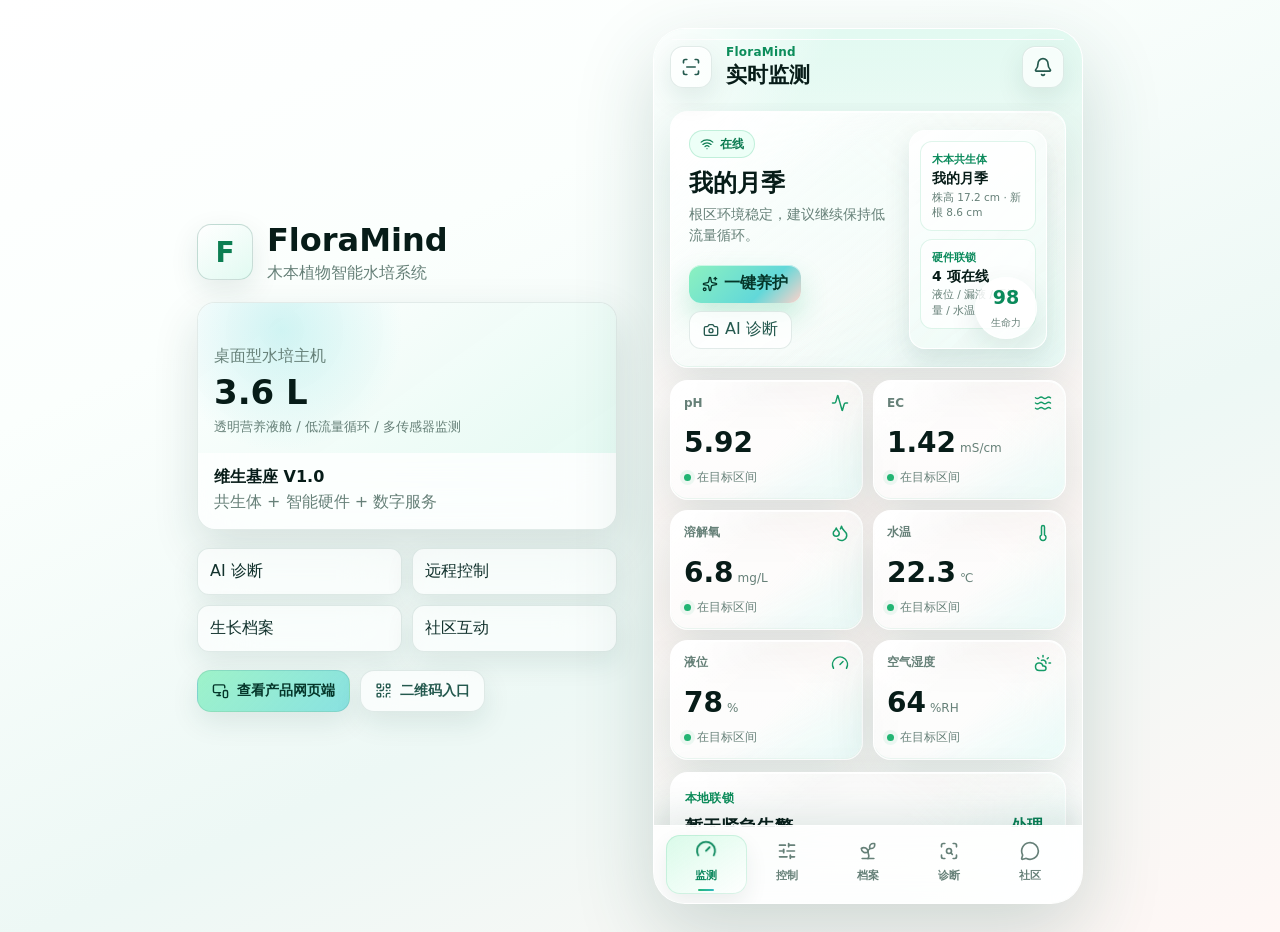
==== commit 9b04ad54: "Fix mobile switch icons and nav indicator" ====
--- a/index.html
+++ b/index.html
@@ -12,9 +12,9 @@
   <link rel="icon" href="./assets/floramind-icon-192.png">
   <link rel="manifest" href="./manifest.json">
   <link rel="apple-touch-icon" href="./assets/floramind-icon-192.png">
-  <link rel="stylesheet" href="./styles.css?v=ui-web-20260613a">
+  <link rel="stylesheet" href="./styles.css?v=ui-fixes-20260613c">
   <script>
-    window.__FLORAMIND_BUILD__ = "ui-web-20260613a";
+    window.__FLORAMIND_BUILD__ = "ui-fixes-20260613c";
     if ("caches" in window) {
       caches.keys().then((keys) => keys.forEach((key) => caches.delete(key))).catch(() => {});
     }
@@ -54,7 +54,7 @@
         <span>社区互动</span>
       </div>
       <div class="context-actions">
-        <a class="context-link primary-link" href="./product.html?release=ui-web-20260613a">
+        <a class="context-link primary-link" href="./product.html?release=product-copy-20260613b">
           <i data-lucide="monitor-smartphone"></i>
           查看产品网页端
         </a>
@@ -326,6 +326,6 @@
   </dialog>
 
   <div class="toast" id="toast" role="status"></div>
-  <script src="./app.js?v=ui-web-20260613a"></script>
+  <script src="./app.js?v=ui-fixes-20260613c"></script>
 </body>
 </html>
--- a/styles.css
+++ b/styles.css
@@ -1368,9 +1368,12 @@
 
 .bottom-nav button {
   display: grid;
-  place-items: center;
-  gap: 4px;
-  min-height: 56px;
+  grid-template-rows: 22px 16px;
+  align-content: center;
+  justify-items: center;
+  gap: 5px;
+  min-height: 58px;
+  padding: 6px 0 10px;
   border-radius: 14px;
   color: var(--muted);
   background: transparent;
@@ -1382,20 +1385,28 @@
   content: "";
   position: absolute;
   left: 50%;
-  bottom: 7px;
-  width: 18px;
-  height: 3px;
+  bottom: 3px;
+  z-index: 0;
+  width: 16px;
+  height: 2px;
   border-radius: 999px;
   background: linear-gradient(90deg, var(--mint), var(--aqua));
   opacity: 0;
   transform: translateX(-50%) scaleX(.4);
   transition: opacity .2s var(--ease-out), transform .2s var(--ease-out);
+  pointer-events: none;
 }
 
 .bottom-nav button svg {
   width: 20px;
   height: 20px;
   transition: transform .24s var(--ease-spring), color .2s var(--ease-out);
+}
+
+.bottom-nav button svg,
+.bottom-nav button span {
+  position: relative;
+  z-index: 1;
 }
 
 .bottom-nav button.active {
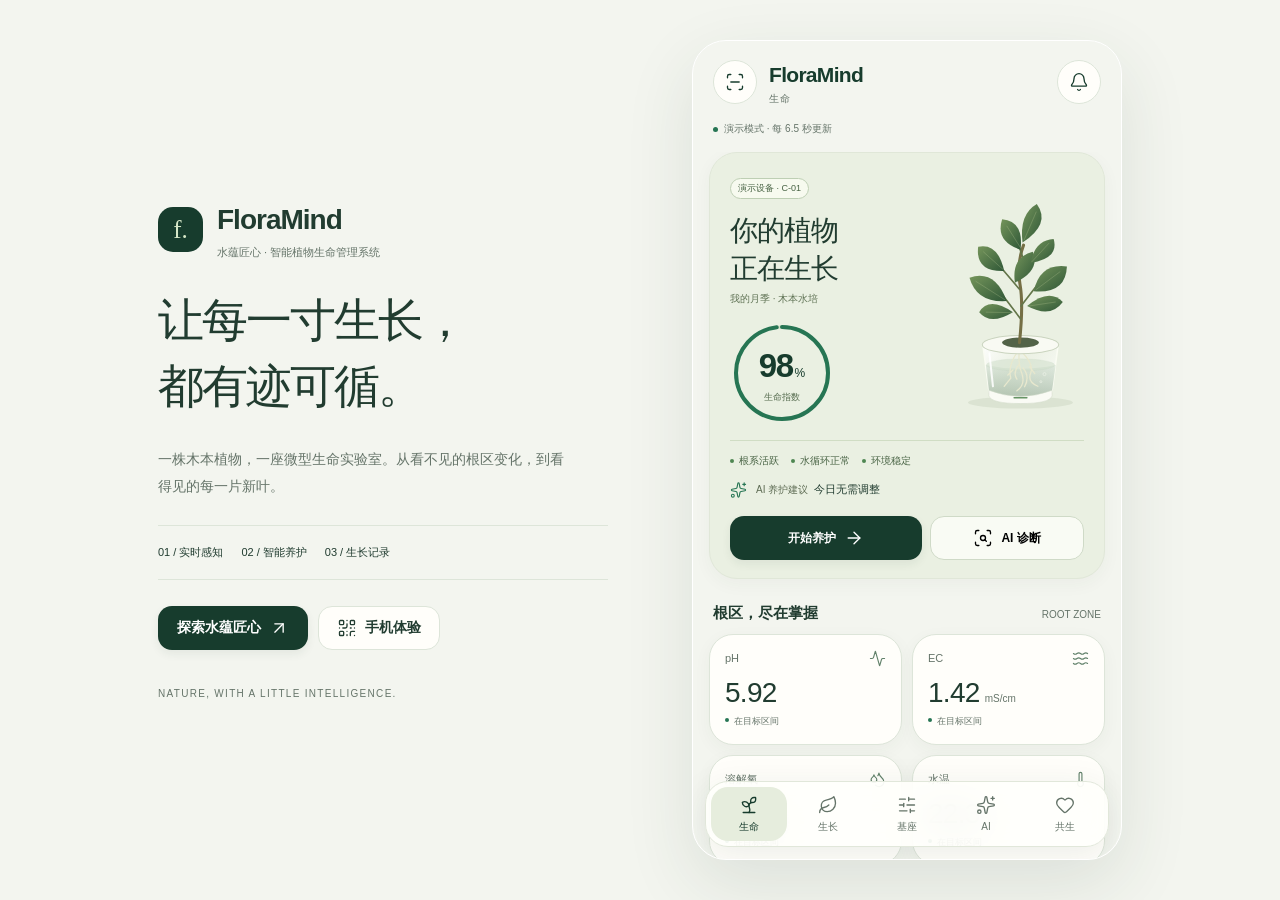
==== commit 78e67262: "feat: rebuild FloraMind Vision V2 UI" ====
--- a/index.html
+++ b/index.html
@@ -3,7 +3,8 @@
 <head>
   <meta charset="UTF-8">
   <meta name="viewport" content="width=device-width, initial-scale=1.0, viewport-fit=cover">
-  <meta name="theme-color" content="#f7fbfa">
+  <meta name="theme-color" content="#f3f5ef">
+  <meta name="description" content="FloraMind 水蕴匠心：监测根区环境、控制维生基座、记录植物生长。木本植物智能水培系统演示。">
   <meta name="apple-mobile-web-app-capable" content="yes">
   <meta name="mobile-web-app-capable" content="yes">
   <meta name="apple-mobile-web-app-status-bar-style" content="default">
@@ -12,110 +13,64 @@
   <link rel="icon" href="./assets/floramind-icon-192.png">
   <link rel="manifest" href="./manifest.json">
   <link rel="apple-touch-icon" href="./assets/floramind-icon-192.png">
-  <link rel="stylesheet" href="./styles.css?v=ui-fixes-20260613c">
-  <script>
-    window.__FLORAMIND_BUILD__ = "ui-fixes-20260613c";
-    if ("caches" in window) {
-      caches.keys().then((keys) => keys.forEach((key) => caches.delete(key))).catch(() => {});
-    }
-    if ("serviceWorker" in navigator) {
-      navigator.serviceWorker.getRegistrations()
-        .then((registrations) => registrations.forEach((registration) => registration.unregister()))
-        .catch(() => {});
-    }
-  </script>
-  <script src="./vendor/lucide.min.js" defer></script>
+  <link rel="stylesheet" href="./css/tokens.css">
+  <link rel="stylesheet" href="./css/app.css">
+  <script src="./js/icons.js" defer></script>
 </head>
 <body>
+  <a class="skip-link" href="#appMain">跳到养护内容</a>
   <div class="app-shell">
-    <aside class="desktop-context" aria-label="维生基座产品与演示入口">
-      <div class="brand-lockup">
-        <div class="brand-mark">F</div>
-        <div>
-          <h1>FloraMind</h1>
-          <p>木本植物智能水培系统</p>
-        </div>
-      </div>
-      <div class="context-card text-context-card">
-        <div class="context-device-summary" aria-label="维生基座设备摘要">
-          <span>桌面型水培主机</span>
-          <strong>3.6 L</strong>
-          <small>透明营养液舱 / 低流量循环 / 多传感器监测</small>
-        </div>
-        <div>
-          <strong>维生基座 V1.0</strong>
-          <span>共生体 + 智能硬件 + 数字服务</span>
-        </div>
-      </div>
-      <div class="context-grid">
-        <span>AI 诊断</span>
-        <span>远程控制</span>
-        <span>生长档案</span>
-        <span>社区互动</span>
-      </div>
-      <div class="context-actions">
-        <a class="context-link primary-link" href="./product.html?release=product-copy-20260613b">
-          <i data-lucide="monitor-smartphone"></i>
-          查看产品网页端
-        </a>
-        <a class="context-link" href="./qr_floramind_https.png">
-          <i data-lucide="qr-code"></i>
-          二维码入口
-        </a>
-      </div>
+    <aside class="desktop-context" aria-label="FloraMind 产品与演示入口">
+      <div class="brand-lockup"><div class="brand-mark">f.</div><div><h1>FloraMind</h1><p>水蕴匠心 · 智能植物生命管理系统</p></div></div>
+      <p class="desktop-headline">让每一寸生长，<br>都有迹可循。</p>
+      <p class="desktop-description">一株木本植物，一座微型生命实验室。从看不见的根区变化，到看得见的每一片新叶。</p>
+      <div class="context-grid"><span>01 / 实时感知</span><span>02 / 智能养护</span><span>03 / 生长记录</span></div>
+      <div class="context-actions"><a class="primary-action" href="./product/">探索水蕴匠心 <i data-lucide="arrow-up-right"></i></a><a class="context-link" href="./qr/floramind-v2.png"><i data-lucide="qr-code"></i>手机体验</a></div>
+      <span class="desktop-caption">NATURE, WITH A LITTLE INTELLIGENCE.</span>
     </aside>
 
-    <main class="phone" aria-label="FloraMind 移动端应用">
+    <main class="phone" id="appMain" aria-label="FloraMind 移动端应用">
       <header class="topbar">
         <button class="icon-button" id="bindDeviceBtn" aria-label="绑定设备">
           <i data-lucide="scan-line"></i>
         </button>
         <div>
           <div class="eyebrow">FloraMind</div>
-          <h2 id="screenTitle">实时监测</h2>
+          <h2 id="screenTitle">生命</h2>
         </div>
         <button class="icon-button" id="notificationBtn" aria-label="查看告警">
           <i data-lucide="bell"></i>
           <span class="alert-dot" id="alertDot"></span>
         </button>
       </header>
+      <div class="connection-bar" id="connectionBar"><span id="connectionLabel">正在连接植物空间…</span><button class="text-button" id="retrySync" data-action="retrySync" hidden>重新连接</button></div>
 
       <section class="screen active" data-screen="dashboard" aria-label="实时监测">
         <div class="hero-panel">
-          <div class="hero-copy">
-            <span class="status-pill online"><i data-lucide="wifi"></i><span id="deviceStatus">在线</span></span>
-            <h3>我的月季</h3>
-            <p id="healthNarrative">根区环境稳定，建议继续保持低流量循环。</p>
-            <div class="hero-actions">
-              <button class="primary-action" data-action="quickCare"><i data-lucide="sparkles"></i>一键养护</button>
-              <button class="secondary-action" data-nav="diagnosis"><i data-lucide="camera"></i>AI 诊断</button>
-            </div>
-          </div>
-          <div class="plant-card text-device-card" aria-label="维生基座状态摘要">
-            <div class="device-module-list">
-              <span>木本共生体</span>
-              <strong>我的月季</strong>
-              <small>株高 17.2 cm · 新根 8.6 cm</small>
-            </div>
-            <div class="device-module-list">
-              <span>硬件联锁</span>
-              <strong>4 项在线</strong>
-              <small>液位 / 漏液 / 无流量 / 水温</small>
-            </div>
-            <div class="growth-score">
-              <strong id="growthScore">92</strong>
-              <span>生命力</span>
-            </div>
-          </div>
-        </div>
-
+          <div class="hero-heading">
+            <span class="status-pill"><span id="deviceStatus">植物空间 · 载入中</span></span>
+            <h3>你的植物<br>正在生长</h3>
+            <p class="plant-label">我的月季 · 木本水培</p>
+          </div>
+          <img class="plant-art" src="./assets/plant-system.svg" width="300" height="440" alt="植物与透明水培基座概念示意">
+          <div class="life-gauge" id="lifeGauge" role="img" aria-label="生命指数等待同步">
+            <svg viewBox="0 0 104 104" aria-hidden="true"><circle class="ring-track" cx="52" cy="52" r="46"/><circle class="ring-value" id="lifeRing" cx="52" cy="52" r="46"/></svg>
+            <div><strong><b id="growthScore">—</b><small>%</small></strong><span>生命指数</span></div>
+          </div>
+          <span class="sr-only" id="scoreNote">演示指数</span>
+          <div class="life-status"><span id="rootStatus">等待根系状态</span><span id="waterStatus">等待循环状态</span><span id="environmentStatus">等待环境数据</span></div>
+          <div class="ai-strip"><i data-lucide="sparkles"></i><div><small>AI 养护建议</small><strong id="aiAdvice">正在读取养护状态</strong></div></div>
+          <p class="sr-only" id="healthNarrative">正在读取根区环境</p>
+          <div class="hero-actions"><button class="primary-action" data-action="quickCare">开始养护 <i data-lucide="arrow-right"></i></button><button class="secondary-action" data-nav="diagnosis"><i data-lucide="scan-search"></i>AI 诊断</button></div>
+        </div>
+        <div class="section-label"><h3>根区，尽在掌握</h3><span>ROOT ZONE</span></div>
         <div class="metric-grid" id="metricGrid"></div>
 
         <div class="panel compact-alert" id="alertPanel">
           <div>
             <span class="panel-kicker">本地联锁</span>
-            <h3 id="alertTitle">暂无紧急告警</h3>
-            <p id="alertText">低液位、漏液和无流量保护均正常。</p>
+            <h3 id="alertTitle">等待监测数据</h3>
+            <p id="alertText">设备保护状态需由实际硬件确认。</p>
           </div>
           <button class="text-button" data-nav="control">处理</button>
         </div>
@@ -123,7 +78,7 @@
         <div class="panel">
           <div class="section-head">
             <div>
-              <span class="panel-kicker">24 h 趋势</span>
+              <span class="panel-kicker" id="trendPeriod">24 h 趋势 · 演示窗口</span>
               <h3>根区关键指标</h3>
             </div>
             <div class="segmented" data-chart-tabs>
@@ -132,7 +87,7 @@
               <button data-chart="do">DO</button>
             </div>
           </div>
-          <canvas id="trendChart" width="680" height="320" aria-label="根区趋势图"></canvas>
+          <canvas role="img" id="trendChart" width="680" height="320" aria-label="根区趋势图"></canvas>
         </div>
 
         <div class="panel">
@@ -145,19 +100,17 @@
           </div>
           <div class="task-list" id="todayTasks"></div>
         </div>
-      </section>
-
-      <section class="screen" data-screen="control" aria-label="设备控制">
+        <div class="app-links"><a href="./product/">关于水蕴匠心 ↗</a><a href="./qr/floramind-v2.png">分享二维码</a></div>
+        <div id="pwaNotice" class="pwa-notice" hidden><span id="pwaMessage"></span><button class="text-button" id="pwaButton">查看</button></div>
+      </section>
+
+      <section class="screen" data-screen="control" hidden aria-label="设备控制">
         <div class="panel device-panel">
-          <div class="device-visual text-device-visual" aria-label="维生基座硬件结构摘要">
-            <span>硬件结构</span>
-            <strong>水舱 + 泵路 + 传感器</strong>
-            <small>pH / EC / DO / 水温 / 液位</small>
-          </div>
+          <div class="device-visual"><img src="./assets/plant-system.svg" width="300" height="440" alt="维生基座概念结构" loading="lazy"></div>
           <div>
             <span class="panel-kicker">远程操控</span>
             <h3>维生基座 C-01</h3>
-            <p>ESP32-S3 已连接，最近同步 <span id="lastSync">刚刚</span>。</p>
+            <p>最近数据同步 <span id="lastSync">刚刚</span>。</p>
           </div>
         </div>
 
@@ -214,7 +167,7 @@
         </div>
       </section>
 
-      <section class="screen" data-screen="archive" aria-label="生长档案">
+      <section class="screen" data-screen="archive" hidden aria-label="生长档案">
         <div class="panel archive-hero">
           <div>
             <span class="panel-kicker">第 38 天</span>
@@ -235,7 +188,7 @@
             </div>
             <button class="text-button" data-action="addRecord">记录</button>
           </div>
-          <canvas id="growthChart" width="680" height="320" aria-label="生长曲线"></canvas>
+          <canvas role="img" id="growthChart" width="680" height="320" aria-label="生长曲线"></canvas>
         </div>
 
         <div class="panel">
@@ -250,17 +203,18 @@
         </div>
       </section>
 
-      <section class="screen" data-screen="diagnosis" aria-label="AI 诊断">
+      <section class="screen" data-screen="diagnosis" hidden aria-label="AI 诊断">
         <div class="panel diagnosis-card">
           <div>
             <span class="panel-kicker">AI 病虫害诊断</span>
             <h3>拍照或选择症状</h3>
-            <p>当前为演示诊断模型，正式版需接入真实训练数据与人工复核流程。</p>
+            <p>选择症状，结合根区数据生成养护建议。演示模式使用规则分析，不识别照片。</p>
           </div>
           <label class="upload-box" for="plantPhoto">
-            <input id="plantPhoto" type="file" accept="image/*">
+            <input id="plantPhoto" type="file" accept="image/jpeg,image/png,image/webp">
+            <img id="photoPreview" alt="已选择的植物照片" hidden>
             <span class="upload-status" id="photoStatus"><i data-lucide="camera"></i>选择照片</span>
-            <small>未选择时使用下方症状数据进行演示分析</small>
+            <small>JPG / PNG / WebP · 最大 5 MB · 演示照片不上传</small>
           </label>
         </div>
 
@@ -275,27 +229,14 @@
           <div class="chip-cloud" id="symptomChips"></div>
         </div>
 
-        <div class="panel result-panel" id="diagnosisResult">
-          <div class="result-head">
-            <div>
-              <span class="panel-kicker">诊断结果</span>
-              <h3>根区低氧风险</h3>
-            </div>
-            <strong>86%</strong>
-          </div>
-          <p>DO 近期低于 6 mg/L 且水温偏高，建议先增强增氧、降低补光热负荷，并复查气石堵塞情况。</p>
-          <div class="action-plan">
-            <button data-action="applyDiagnosis"><i data-lucide="fan"></i>开启强制增氧</button>
-            <button data-action="saveDiagnosis"><i data-lucide="file-check-2"></i>加入档案</button>
-          </div>
-        </div>
-      </section>
-
-      <section class="screen" data-screen="community" aria-label="社区互动">
+        <div class="panel result-panel" id="diagnosisResult" aria-live="polite"><span class="panel-kicker">等待分析</span><h3>了解植物，从观察开始</h3><p>选择症状后点击「开始分析」，这里将显示建议与下一步操作。</p></div>
+      </section>
+
+      <section class="screen" data-screen="community" hidden aria-label="社区互动">
         <div class="composer panel">
           <div class="avatar">惜</div>
           <div class="composer-input">
-            <textarea id="postInput" rows="2" placeholder="记录今天的根系变化、花苞状态或养护心得"></textarea>
+            <textarea id="postInput" rows="3" maxlength="2000" aria-label="生长观察正文" placeholder="记录今天的根系变化、花苞状态或养护心得"></textarea>
             <div class="composer-actions">
               <button class="secondary-action" data-action="attachGrowth"><i data-lucide="chart-line"></i>附带数据</button>
               <button class="primary-action" data-action="publishPost"><i data-lucide="send"></i>发布</button>
@@ -303,20 +244,21 @@
           </div>
         </div>
 
+        <p class="local-note">演示社区 · 内容和互动保存在当前浏览器</p>
         <div class="feed" id="feed"></div>
       </section>
 
       <nav class="bottom-nav" aria-label="主导航">
-        <button class="active" data-nav="dashboard"><i data-lucide="gauge"></i><span>监测</span></button>
-        <button data-nav="control"><i data-lucide="sliders-horizontal"></i><span>控制</span></button>
-        <button data-nav="archive"><i data-lucide="sprout"></i><span>档案</span></button>
-        <button data-nav="diagnosis"><i data-lucide="scan-search"></i><span>诊断</span></button>
-        <button data-nav="community"><i data-lucide="message-circle"></i><span>社区</span></button>
+        <button class="active" data-nav="dashboard" aria-label="生命：实时监测" aria-current="page"><i data-lucide="sprout"></i><span>生命</span></button>
+        <button data-nav="archive" aria-label="生长：植物档案"><i data-lucide="leaf"></i><span>生长</span></button>
+        <button data-nav="control" aria-label="基座：设备控制"><i data-lucide="sliders-horizontal"></i><span>基座</span></button>
+        <button data-nav="diagnosis" aria-label="AI：植物诊断"><i data-lucide="sparkles"></i><span>AI</span></button>
+        <button data-nav="community" aria-label="共生：养护社区"><i data-lucide="heart"></i><span>共生</span></button>
       </nav>
     </main>
   </div>
 
-  <dialog id="modal">
+  <dialog id="modal" aria-labelledby="modalHeading" aria-modal="true">
     <div class="modal-card">
       <button class="icon-button modal-close" id="modalClose" aria-label="关闭">
         <i data-lucide="x"></i>
@@ -326,6 +268,17 @@
   </dialog>
 
   <div class="toast" id="toast" role="status"></div>
-  <script src="./app.js?v=ui-fixes-20260613c"></script>
+    <script src="./js/config.js" defer></script>
+  <script src="./js/storage.js" defer></script>
+  <script src="./js/mock-data.js" defer></script>
+  <script src="./js/api-service.js" defer></script>
+  <script src="./js/core.js" defer></script>
+  <script src="./js/charts.js" defer></script>
+  <script src="./js/renderers.js" defer></script>
+  <script src="./js/ui.js" defer></script>
+  <script src="./js/router.js" defer></script>
+  <script src="./js/actions.js" defer></script>
+  <script src="./js/app.js" defer></script>
+  <noscript><p class="local-note">请启用 JavaScript 以使用实时监测与控制。<a href="./product/">了解水蕴匠心产品</a></p></noscript>
 </body>
 </html>
--- a/css/tokens.css
+++ b/css/tokens.css
@@ -0,0 +1,54 @@
+/* FloraMind — shared design tokens, app + product. Opaque surfaces are the default. */
+:root {
+  color-scheme: light;
+  --flora-green: #267553;
+  --deep-green: #173c2d;
+  --leaf-light: #e8f0e3;
+  --glass-white: rgba(255, 255, 252, .87);
+  --page: #f3f5ef;
+  --surface: #fffefa;
+  --ink: #213c30;
+  --ink-strong: #173326;
+  --muted: #657469;
+  --subtle: #657469;
+  --line: #dde5d9;
+  --warn: #91621d;
+  --danger: #b7453d;
+  --radius: 24px;
+  --shadow-soft: 0 5px 18px rgba(38, 65, 43, .045);
+  --shadow: 0 16px 44px rgba(28, 52, 35, .08);
+  --ease: cubic-bezier(.22,.7,.3,1);
+  --space-1: 4px;
+  --space-2: 8px;
+  --space-3: 12px;
+  --space-4: 16px;
+  --space-6: 24px;
+  --space-8: 32px;
+  --font: -apple-system, BlinkMacSystemFont, "Segoe UI", "PingFang SC", "Microsoft YaHei", sans-serif;
+}
+* { box-sizing: border-box; }
+[hidden] { display: none !important; }
+html { -webkit-text-size-adjust: 100%; }
+body { margin: 0; color: var(--ink); background: var(--page); font-family: var(--font); line-height: 1.5; }
+button, input, textarea { font: inherit; }
+button, a, label, input { -webkit-tap-highlight-color: transparent; }
+button, a { touch-action: manipulation; }
+button { cursor: pointer; }
+button:disabled { cursor: wait; opacity: .5; }
+a { color: inherit; }
+button:focus-visible, a:focus-visible, input:focus-visible, textarea:focus-visible, label:focus-within { outline: 3px solid #5c9869; outline-offset: 3px; }
+img { display: block; max-width: 100%; }
+svg { width: 20px; height: 20px; flex-shrink: 0; }
+.skip-link { position: fixed; top: -80px; left: 16px; z-index: 100; background: white; padding: 12px; }
+.skip-link:focus { top: 12px; }
+.sr-only { position: absolute; width: 1px; height: 1px; padding: 0; overflow: hidden; clip: rect(0,0,0,0); white-space: nowrap; border: 0; }
+.primary-action, .secondary-action, .context-link, .text-button { position: relative; display: inline-flex; align-items: center; justify-content: center; gap: 8px; min-height: 44px; padding: 10px 18px; border: 1px solid transparent; border-radius: 14px; font-size: 14px; font-weight: 600; text-decoration: none; transition: background .2s, transform .2s; }
+.primary-action { color: white; background: var(--deep-green); box-shadow: 0 4px 10px #173c2d12; }
+.secondary-action, .context-link { background: var(--surface); border-color: var(--line); }
+.text-button { color: var(--flora-green); background: transparent; padding: 6px 10px; }
+button:active, .primary-action:active, .secondary-action:active { transform: scale(.98); }
+.small-tag, .status-pill { display: inline-flex; align-items: center; gap: 6px; padding: 5px 9px; border: 1px solid var(--line); border-radius: 99px; font-size: 11px; font-weight: 500; white-space: nowrap; }
+.panel-kicker, .eyebrow { color: var(--flora-green); font-size: 11px; font-weight: 600; letter-spacing: .06em; }
+@media (prefers-reduced-motion: reduce) {
+  *, *::before, *::after { animation: none !important; transition: none !important; scroll-behavior: auto !important; }
+}
--- a/css/app.css
+++ b/css/app.css
@@ -0,0 +1,143 @@
+/* Mobile-first layout. Shared identifiers preserve the existing five feature screens. */
+.app-shell { min-height: 100vh; }
+.desktop-context { display: none; }
+.phone { width: 100%; max-width: 560px; margin: auto; min-height: 100vh; background: var(--page); }
+.topbar { display: grid; grid-template-columns: 44px 1fr 44px; gap: 12px; align-items: center; padding: 12px 20px 8px; padding-top: calc(12px + env(safe-area-inset-top, 0px)); }
+.topbar .eyebrow { font-size: 21px; letter-spacing: -.7px; font-weight: 650; color: var(--deep-green); }
+.topbar h2 { font-size: 10px; letter-spacing: .12em; color: var(--muted); font-weight: 500; margin: 0; }
+.icon-button { position: relative; display: grid; place-items: center; width: 44px; height: 44px; border: 1px solid var(--line); border-radius: 50%; background: var(--surface); color: var(--deep-green); }
+.alert-dot { position: absolute; width: 6px; height: 6px; background: var(--danger); border-radius: 50%; top: 9px; right: 10px; opacity: 0; }
+.alert-dot.on { opacity: 1; }
+.connection-bar { display: flex; align-items: center; justify-content: space-between; min-height: 30px; margin: 0 20px 8px; color: var(--muted); font-size: 10px; }
+.connection-bar > span::before { content: ""; display: inline-block; width: 5px; height: 5px; margin-right: 6px; border-radius: 50%; background: var(--flora-green); }
+.connection-bar .text-button { min-height: 30px; font-size: 11px; padding: 0 4px; }
+.connection-bar.is-offline { color: var(--danger); }
+.connection-bar.is-offline > span::before { background: var(--danger); }
+.screen { padding: 0 16px 112px; padding-bottom: calc(112px + env(safe-area-inset-bottom, 0px)); }
+.screen.active { animation: screenIn .3s var(--ease); }
+.hero-panel { position: relative; overflow: hidden; padding: 21px 20px 18px; border: 1px solid #e0e7d8; border-radius: 28px; background: #eaf0e2; box-shadow: var(--shadow-soft); }
+.hero-heading { position: relative; z-index: 1; }
+.hero-heading .status-pill { font-size: 9px; color: #476243; border-color: #becfb4; padding: 3px 7px; background: #f7faef; max-width: 100%; overflow: hidden; text-overflow: ellipsis; }
+.hero-panel h3 { margin: 13px 0 3px; font-size: 28px; letter-spacing: -1px; line-height: 1.35; font-weight: 550; }
+.plant-label { margin: 0; font-size: 10px; color: #607355; }
+.plant-art { position: absolute; right: -13px; top: 37px; width: 49%; height: 224px; object-fit: contain; pointer-events: none; }
+.life-gauge { position: relative; width: 104px; height: 104px; margin: 15px 0 6px; }
+.life-gauge > svg { position: absolute; width: 104px; height: 104px; transform: rotate(-90deg); overflow: visible; }
+.ring-track { fill: none; stroke: #d3dfc7; stroke-width: 3; }
+.ring-value { fill: none; stroke: var(--flora-green); stroke-width: 4; stroke-linecap: round; stroke-dasharray: 289; stroke-dashoffset: 23.12; transition: stroke-dashoffset .45s var(--ease); }
+.life-gauge > div { position: absolute; inset: 0; display: flex; align-items: center; justify-content: center; flex-direction: column; }
+.life-gauge strong { color: var(--deep-green); font-size: 33px; font-weight: 500; letter-spacing: -1.5px; font-variant-numeric: tabular-nums; }
+.life-gauge strong small { font-size: 12px; margin-left: 2px; letter-spacing: 0; }
+.life-gauge span { font-size: 9px; color: #556b4e; }
+.life-status { position: relative; display: flex; flex-wrap: wrap; gap: 6px 12px; margin: 15px 0 12px; padding-top: 12px; border-top: 1px solid #d0ddc4; }
+.life-status span { font-size: 10px; color: #476243; }
+.life-status span::before { content: ""; display: inline-block; height: 4px; width: 4px; border-radius: 50%; background: #4f8752; vertical-align: middle; margin-right: 5px; animation: breathe .5s ease-in-out 2 alternate; }
+.ai-strip { display: flex; align-items: center; gap: 9px; font-size: 11px; }
+.ai-strip svg { width: 17px; color: var(--flora-green); }
+.ai-strip strong { font-weight: 550; }
+.ai-strip small { color: #5e6c54; font-size: 10px; padding-right: 6px; }
+.hero-actions { display: grid; grid-template-columns: 1.25fr 1fr; gap: 8px; margin-top: 16px; }
+.hero-actions .secondary-action { background: #f9fbf4; border-color: #cfdac7; }
+.hero-actions button { font-size: 12px; padding: 10px; }
+.section-label { display: flex; justify-content: space-between; align-items: baseline; margin: 23px 4px 10px; }
+.section-label h3 { margin: 0; font-size: 15px; font-weight: 600; }
+.section-label span { color: var(--muted); font-size: 10px; }
+.metric-grid { display: grid; grid-template-columns: repeat(2,minmax(0,1fr)); gap: 10px; }
+.metric-card, .panel, .control-card, .post-card { border: 1px solid var(--line); background: var(--surface); border-radius: var(--radius); box-shadow: var(--shadow-soft); }
+.metric-card { padding: 15px; min-width: 0; }
+.metric-head { display: flex; align-items: center; justify-content: space-between; color: var(--muted); font-size: 11px; }
+.metric-head svg { width: 17px; height: 17px; color: #61816a; }
+.metric-value { display: flex; align-items: baseline; gap: 5px; margin: 8px 0 5px; }
+.metric-value strong { font-size: 28px; font-weight: 500; line-height: 1.25; letter-spacing: -.7px; font-variant-numeric: tabular-nums; animation: numberIn .25s ease-out; }
+.metric-value span { color: var(--muted); font-size: 10px; }
+.metric-foot { font-size: 9px; color: var(--muted); }
+.metric-foot::before { content: ""; display: inline-block; height: 4px; width: 4px; margin: 0 5px 2px 0; border-radius: 50%; background: var(--flora-green); }
+.metric-foot.warn { color: var(--warn); }.metric-foot.warn::before { background: var(--warn); }
+.metric-foot.danger { color: var(--danger); }.metric-foot.danger::before { background: var(--danger); }
+.panel { margin-top: 12px; padding: 18px; }
+.panel h3 { font-size: 16px; font-weight: 600; margin: 3px 0 7px; line-height: 1.4; }
+.panel p { font-size: 12px; color: var(--muted); line-height: 1.75; margin: 0; }
+.section-head, .result-head { display: flex; align-items: flex-start; justify-content: space-between; gap: 10px; margin-bottom: 12px; }
+.compact-alert { display: grid; grid-template-columns: 1fr auto; gap: 8px; align-items: center; }
+.compact-alert.warning { border-color: #d8bf8d; background: #fff9eb; }.compact-alert.danger { border-color: #dca8a3; background: #fff4f1; }
+.compact-alert h3 { font-size: 14px; }.compact-alert p { font-size: 11px; }
+.segmented { display: flex; padding: 3px; gap: 2px; border-radius: 12px; background: #edf1e9; }
+.segmented button { min-width: 36px; min-height: 38px; border: 0; border-radius: 9px; color: var(--muted); background: transparent; font-size: 11px; }
+.segmented button.selected { color: var(--deep-green); background: white; box-shadow: 0 2px 5px #173c2d12; }
+canvas { display: block; width: 100%; height: auto; }
+.task-list, .supply-list, .control-stack, .timeline, .feed { display: grid; gap: 10px; }
+.task-item { display: grid; grid-template-columns: 32px 1fr auto; align-items: center; gap: 8px; padding: 10px 0; border-bottom: 1px solid #eef1e9; }
+.task-item:last-child { border: 0; }
+.task-icon { width: 34px; height: 34px; display: grid; place-items: center; border-radius: 11px; background: var(--leaf-light); color: var(--flora-green); }
+.task-icon svg { width: 17px; }
+.task-item strong, .supply-item strong, .control-card strong, .timeline-item strong { display: block; font-size: 12px; font-weight: 550; }
+.task-item span, .supply-item span, .control-card span, .timeline-item span { display: block; margin-top: 4px; font-size: 10px; color: var(--muted); line-height: 1.6; }
+.task-item .small-tag { margin: 0; font-size: 9px; }
+.device-panel { margin-top: 0; display: grid; grid-template-columns: 82px 1fr; gap: 14px; align-items: center; }
+.device-visual { overflow: hidden; border-radius: 15px; background: var(--leaf-light); }
+.device-visual img { height: 114px; width: 100%; object-fit: contain; }
+.control-stack { margin-top: 12px; }
+.control-card { display: grid; grid-template-columns: 36px 1fr auto; gap: 10px; align-items: center; padding: 18px 15px; }
+.switch { position: relative; border: 0; width: 50px; height: 44px; padding: 0; background: transparent; }
+.switch::before { content: ""; position: absolute; inset: 7px 0; border-radius: 20px; background: #d5dbd0; transition: background .2s; }
+.switch::after { content: ""; position: absolute; top: 10px; left: 3px; width: 24px; height: 24px; border-radius: 50%; background: white; box-shadow: 0 2px 4px #183d3020; transition: transform .25s var(--ease); }
+.switch.on::before { background: var(--flora-green); }.switch.on::after { transform: translateX(20px); }
+.range-row { display: grid; grid-template-columns: 63px minmax(0,1fr) 35px; align-items: center; gap: 8px; font-size: 11px; margin-top: 8px; }
+input[type="range"] { width: 100%; min-width: 0; height: 44px; accent-color: var(--flora-green); }
+output { text-align: right; font-variant-numeric: tabular-nums; }
+.schedule-card { display: grid; grid-template-columns: 24px 1fr; gap: 10px; margin-top: 14px; background: #f4f3e7; border-radius: 14px; padding: 13px; }
+.schedule-card strong { font-size: 12px; }.schedule-card span { display: block; font-size: 10px; margin-top: 3px; color: var(--muted); }
+.supply-item { padding: 8px 0; }.supply-item .section-head { margin-bottom: 8px; }
+.progress { height: 5px; border-radius: 5px; background: #e6ebe2; overflow: hidden; }.progress i { display: block; height: 100%; background: var(--flora-green); }.progress.warn i { background: #b49548; }.progress.danger i { background: #bc6c57; }
+.calibration-grid { display: grid; gap: 8px; margin-top: 12px; }
+.calibration-grid button, .action-plan button { display: flex; gap: 8px; align-items: center; min-height: 44px; padding: 10px; background: #f4f6f0; border: 1px solid var(--line); border-radius: 12px; font-size: 11px; color: var(--deep-green); }
+.archive-hero { margin-top: 0; display: grid; grid-template-columns: 1fr 75px; align-items: center; gap: 14px; background: #eaf0e2; }
+.ring-stat { width: 72px; height: 72px; display: flex; flex-direction: column; align-items: center; justify-content: center; border: 3px solid #93af7c; border-radius: 50%; }
+.ring-stat strong { font-size: 20px; font-weight: 500; }.ring-stat span { font-size: 9px; }
+.timeline-item { display: grid; grid-template-columns: 42px 1fr; gap: 12px; padding: 10px 0; border-bottom: 1px solid var(--line); }
+.timeline-date { font-size: 10px; color: var(--flora-green); padding-top: 2px; font-variant-numeric: tabular-nums; }
+.diagnosis-card { margin-top: 0; }.diagnosis-card > div { margin-bottom: 16px; }
+.upload-box { position: relative; min-height: 135px; display: flex; flex-direction: column; align-items: center; justify-content: center; gap: 10px; background: #f2f5ed; border: 1px dashed #a9bba0; border-radius: 16px; padding: 16px; cursor: pointer; }
+.upload-box input { position: absolute; width: 1px; height: 1px; opacity: 0; }
+.upload-status { display: flex; gap: 8px; align-items: center; font-size: 13px; color: var(--flora-green); }
+.upload-box small { font-size: 10px; color: var(--muted); text-align: center; }
+#photoPreview { max-height: 150px; border-radius: 10px; object-fit: contain; }
+.chip-cloud { display: flex; flex-wrap: wrap; gap: 8px; }.chip { position: relative; min-height: 44px; border-radius: 22px; padding: 8px 12px; border: 1px solid var(--line); background: #fffefa; color: var(--muted); font-size: 12px; }.chip.selected { background: var(--leaf-light); border-color: #8dab7b; color: var(--deep-green); }
+.result-head strong { flex-shrink: 0; display: grid; place-items: center; width: 54px; height: 54px; border-radius: 50%; color: var(--flora-green); background: var(--leaf-light); font-weight: 500; }
+.action-plan { display: grid; grid-template-columns: 1fr 1fr; gap: 8px; margin-top: 16px; }
+.composer { display: grid; grid-template-columns: 30px 1fr; gap: 10px; margin-top: 0; }.composer-input { min-width: 0; }
+.avatar { width: 34px; height: 34px; display: grid; place-items: center; background: #e2eacc; border-radius: 50%; color: #577240; font-size: 13px; }
+textarea, .modal-grid input { width: 100%; max-width: 100%; border: 1px solid var(--line); border-radius: 12px; background: white; padding: 12px; color: var(--ink); font-size: 16px; line-height: 1.6; }
+textarea { resize: vertical; min-height: 90px; }textarea::placeholder { font-size: 12px; color: var(--muted); }
+.composer-actions { display: flex; flex-wrap: wrap; justify-content: flex-end; gap: 6px; margin-top: 8px; }.composer-actions button { font-size: 11px; padding: 8px 11px; }
+.feed { margin-top: 14px; }.post-card { padding: 18px; overflow-wrap: anywhere; }.post-head { display: flex; gap: 10px; align-items: center; }.post-head strong { display: block; font-size: 12px; }.post-head span { display: block; font-size: 10px; color: var(--muted); margin-top: 2px; }.post-card p { font-size: 12px; line-height: 1.85; white-space: pre-wrap; }.post-actions { display: flex; justify-content: space-between; border-top: 1px solid var(--line); padding-top: 5px; }.post-actions button { display: flex; align-items: center; gap: 6px; min-height: 44px; border: 0; background: transparent; font-size: 11px; color: var(--muted); }.post-actions svg { width: 16px; }.post-actions .liked { color: var(--flora-green); }
+.local-note, .empty-state { color: var(--muted); font-size: 11px; line-height: 1.7; }.local-note { margin: 12px 5px; }.empty-state { padding: 10px; }
+.bottom-nav { position: fixed; z-index: 10; bottom: 8px; left: 12px; right: 12px; display: grid; grid-template-columns: repeat(5,1fr); gap: 3px; max-width: 536px; margin: auto; padding: 5px; padding-bottom: calc(5px + env(safe-area-inset-bottom, 0px)); border: 1px solid #e1e7da; border-radius: 23px; background: #fffefa; box-shadow: 0 7px 35px #243d2c16; }
+.bottom-nav button { position: relative; display: flex; flex-direction: column; align-items: center; justify-content: center; gap: 4px; min-height: 54px; padding: 5px 0; border: 0; border-radius: 17px; background: transparent; color: var(--muted); font-size: 10px; transition: color .2s, background .2s; }.bottom-nav button.active { color: var(--deep-green); background: #e6eddd; }.bottom-nav svg { width: 20px; height: 20px; }.bottom-nav button.active svg { animation: settle .3s ease; }
+.app-links { display: flex; justify-content: space-between; margin: 20px 4px 0; color: var(--muted); font-size: 10px; }.app-links a { padding: 12px 0; }
+.tap-ripple { display: none; }.is-pressing { transform: scale(.98); }
+dialog { display: none; position: fixed; max-height: 85vh; overflow: auto; inset: 0; width: 92%; max-width: 400px; margin: auto; padding: 0; border: 1px solid var(--line); border-radius: 24px; background: var(--surface); color: var(--ink); z-index: 30; box-shadow: var(--shadow); }
+dialog[open] { display: block; }dialog::backdrop { background: #15251e60; }
+body.modal-open::after { content: ""; position: fixed; inset: 0; z-index: 29; background: #15251e60; }
+.modal-card { position: relative; padding: 24px; }.modal-close { position: absolute; right: 12px; top: 12px; width: 34px; height: 34px; }.modal-card h3 { margin: 0 30px 12px 0; font-size: 19px; }.modal-card p { font-size: 13px; color: var(--muted); white-space: pre-wrap; overflow-wrap: anywhere; }.modal-grid { display: grid; gap: 10px; }.modal-grid label { font-size: 12px; }
+.toast { position: fixed; z-index: 50; left: 50%; bottom: 94px; bottom: calc(94px + env(safe-area-inset-bottom, 0px)); transform: translate(-50%,8px); max-width: 90vw; width: max-content; padding: 12px 18px; border-radius: 15px; background: #193b2f; color: white; opacity: 0; pointer-events: none; font-size: 12px; transition: opacity .22s, transform .22s; box-shadow: var(--shadow); }.toast.show { opacity: 1; transform: translate(-50%,0); }
+.pwa-notice { display: flex; align-items: center; justify-content: space-between; gap: 10px; background: var(--surface); border: 1px solid var(--line); border-radius: 14px; padding: 8px 12px; margin: 12px 0; font-size: 11px; }
+@supports ((backdrop-filter: blur(16px)) or (-webkit-backdrop-filter: blur(16px))) {
+  .bottom-nav { background: var(--glass-white); -webkit-backdrop-filter: blur(16px); backdrop-filter: blur(16px); }
+}
+@media (max-width: 350px) {
+  .screen { padding-left: 12px; padding-right: 12px; }.hero-panel { padding: 17px 16px; }.hero-panel h3 { font-size: 25px; }.hero-actions button { font-size: 11px; }.life-status { gap: 7px; }.life-status span { font-size: 9px; }.section-head { flex-wrap: wrap; }.metric-value strong { font-size: 25px; }
+}
+@media (min-width: 901px) {
+  .app-shell { display: grid; grid-template-columns: minmax(280px,450px) 430px; justify-content: center; align-items: center; gap: 84px; padding: 40px; min-height: 100vh; }
+  .desktop-context { display: flex; flex-direction: column; align-items: flex-start; gap: 26px; }
+  .brand-lockup { display: flex; align-items: center; gap: 14px; }.brand-mark { display: grid; place-items: center; width: 45px; height: 45px; background: var(--deep-green); color: #d5e6c7; border-radius: 15px; font-size: 25px; font-family: Georgia,serif; }.brand-lockup h1 { margin: 0; font-size: 28px; font-weight: 550; letter-spacing: -1px; }.brand-lockup p { margin: 3px 0 0; font-size: 11px; color: var(--muted); }
+  .desktop-headline { font-size: 46px; line-height: 1.45; font-weight: 450; letter-spacing: -2px; margin: 0; }.desktop-description { font-size: 14px; color: var(--muted); max-width: 29em; line-height: 1.9; margin: 0; }
+  .context-grid { display: flex; gap: 18px; padding: 18px 0; width: 100%; border-top: 1px solid var(--line); border-bottom: 1px solid var(--line); }.context-grid span { font-size: 11px; }.context-actions { display: flex; gap: 10px; }.desktop-caption { margin-top: 10px; color: var(--muted); font-size: 10px; letter-spacing: .13em; }
+  .phone { position: relative; display: flex; flex-direction: column; width: 430px; height: calc(100vh - 80px); min-height: 600px; max-height: 880px; overflow: hidden; border: 1px solid white; border-radius: 34px; box-shadow: 0 24px 70px #203e2c1c; }
+  .topbar { flex-shrink: 0; padding-top: 18px; }.connection-bar { flex-shrink: 0; }.screen { overflow-y: auto; flex: 1; scrollbar-width: thin; padding-bottom: 98px; }.bottom-nav { position: absolute; max-width: none; bottom: 12px; }
+}
+@keyframes screenIn { from { opacity: .5; transform: translateY(7px); } to { opacity: 1; transform: translateY(0); } }
+@keyframes numberIn { from { opacity: .6; } to { opacity: 1; } }
+@keyframes settle { from { transform: translateY(2px); } to { transform: translateY(0); } }
+@keyframes breathe { from { opacity: .4; } to { opacity: 1; } }
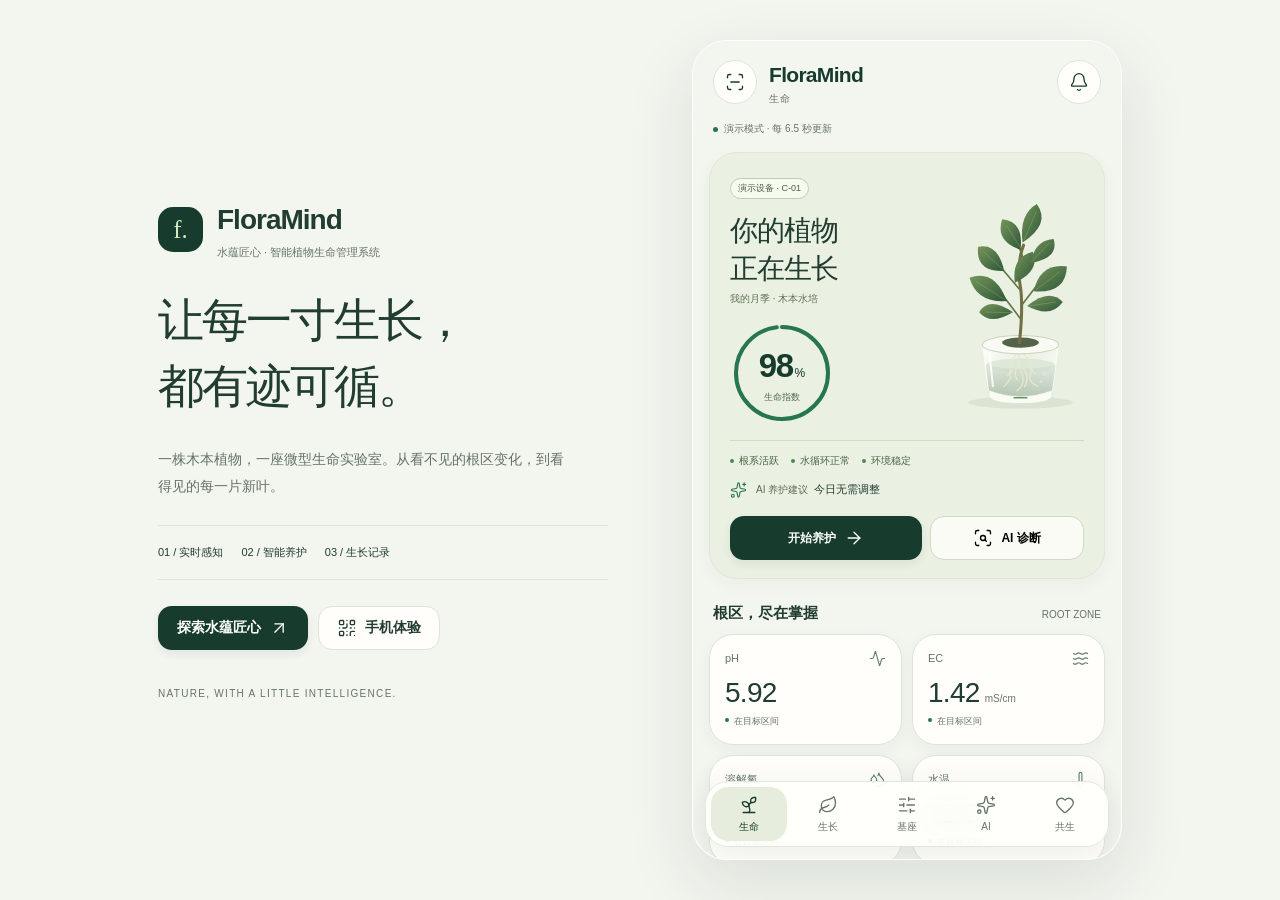
==== commit 5e021e61: "feat: add PWA and mobile optimization" ====
--- a/index.html
+++ b/index.html
@@ -279,6 +279,7 @@
   <script src="./js/router.js" defer></script>
   <script src="./js/actions.js" defer></script>
   <script src="./js/app.js" defer></script>
+  <script src="./js/pwa.js" defer></script>
   <noscript><p class="local-note">请启用 JavaScript 以使用实时监测与控制。<a href="./product/">了解水蕴匠心产品</a></p></noscript>
 </body>
 </html>
